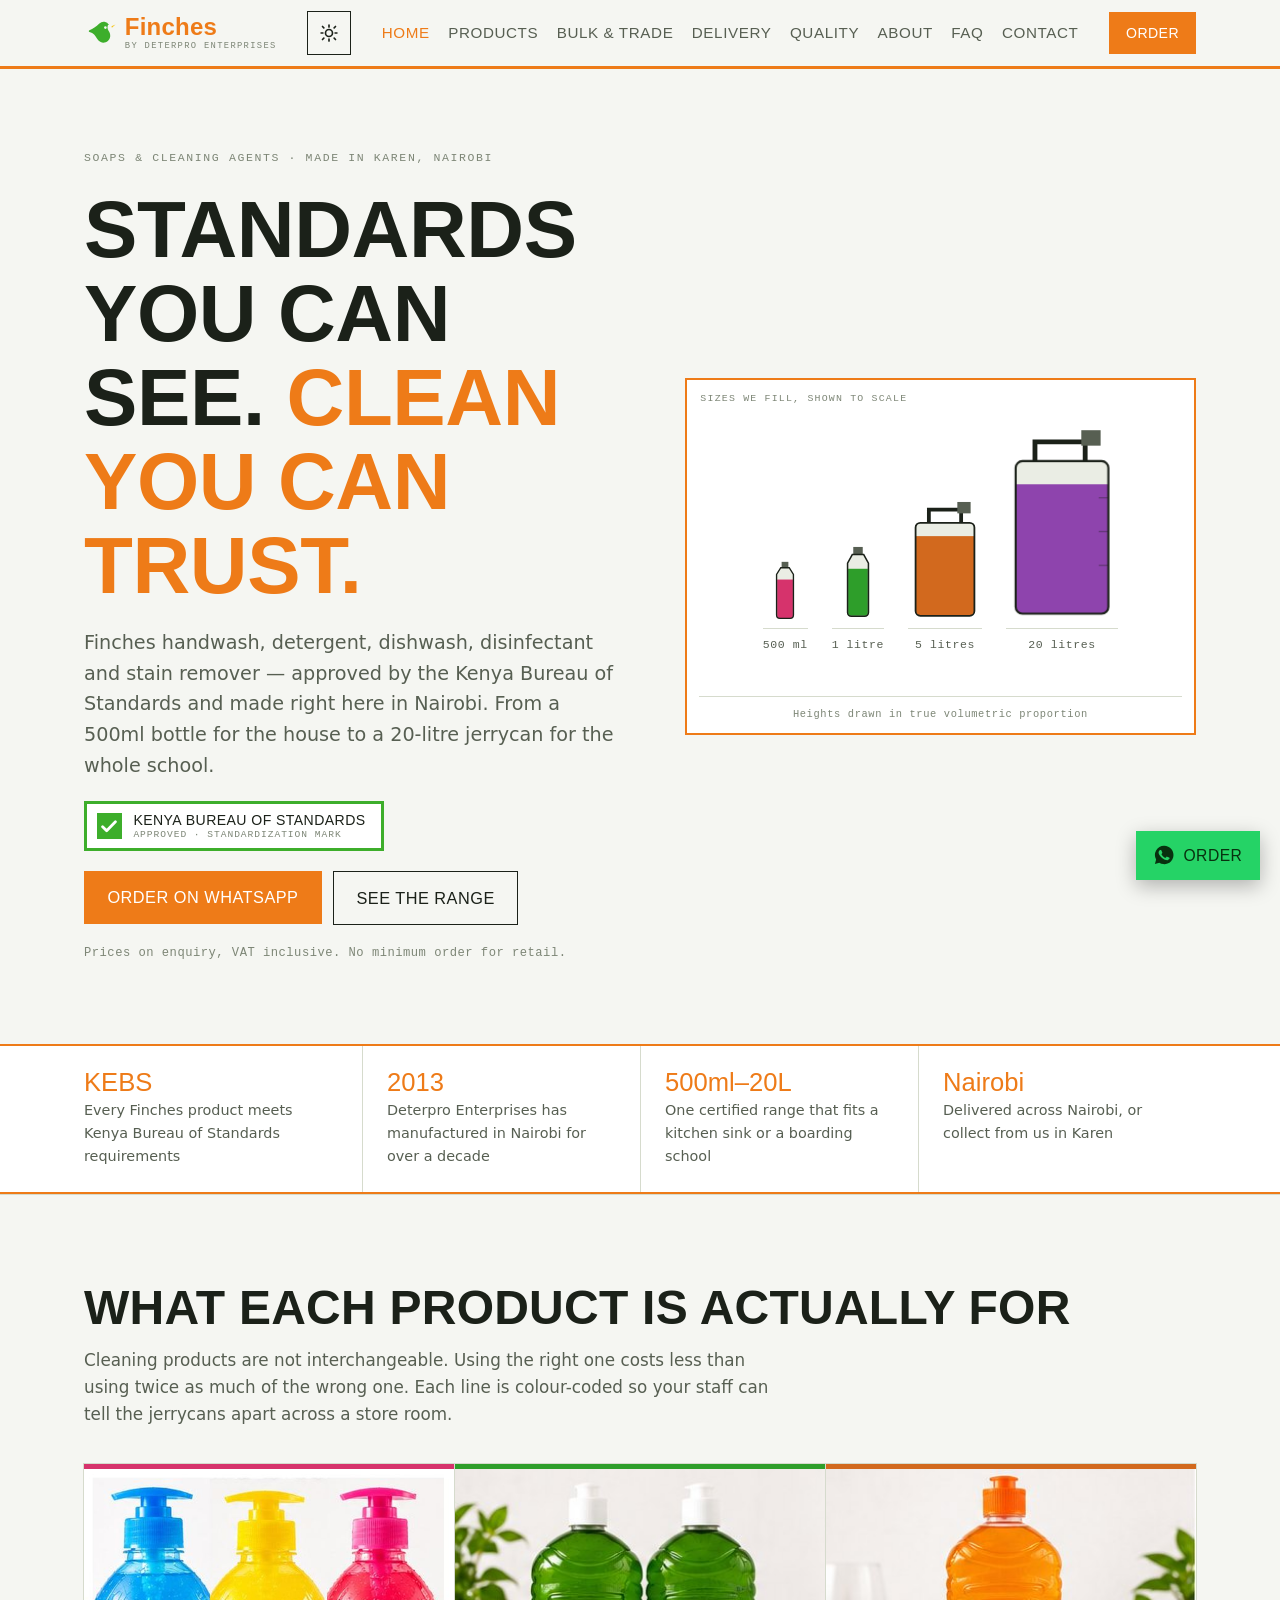
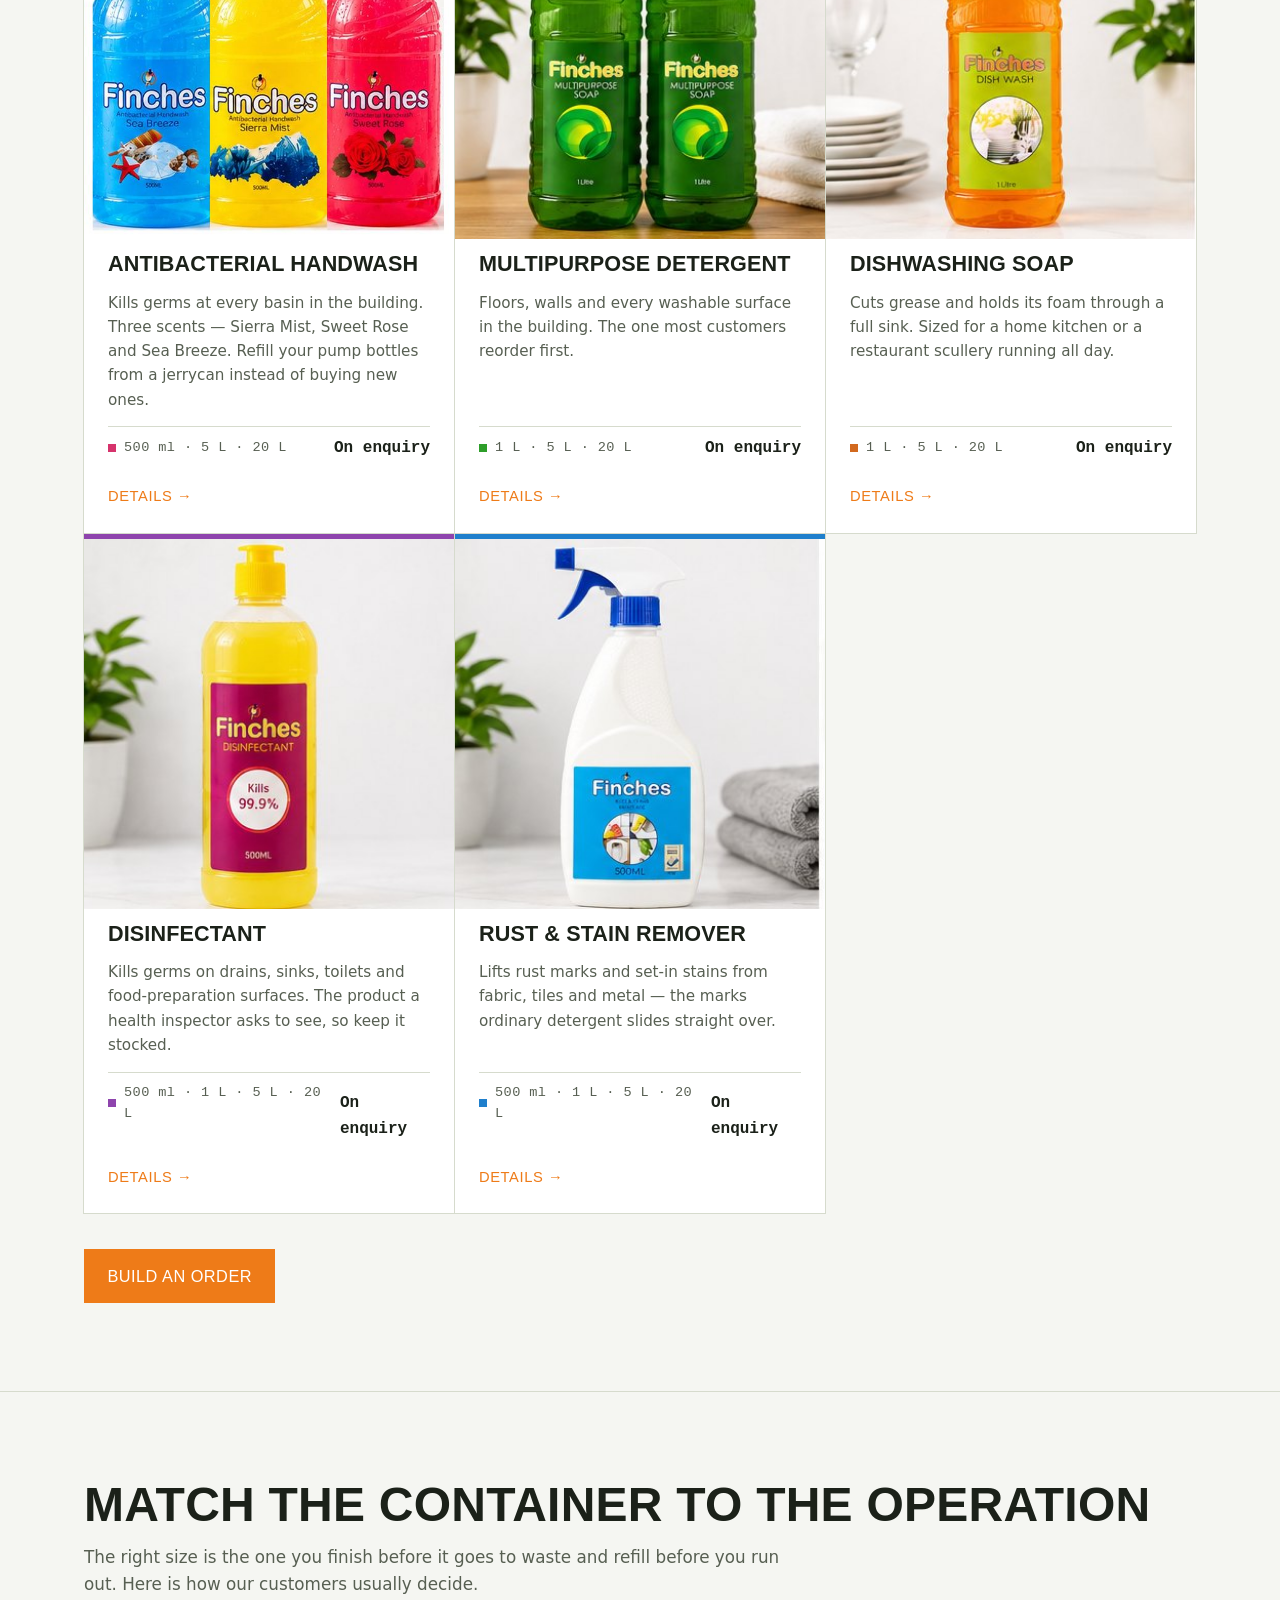
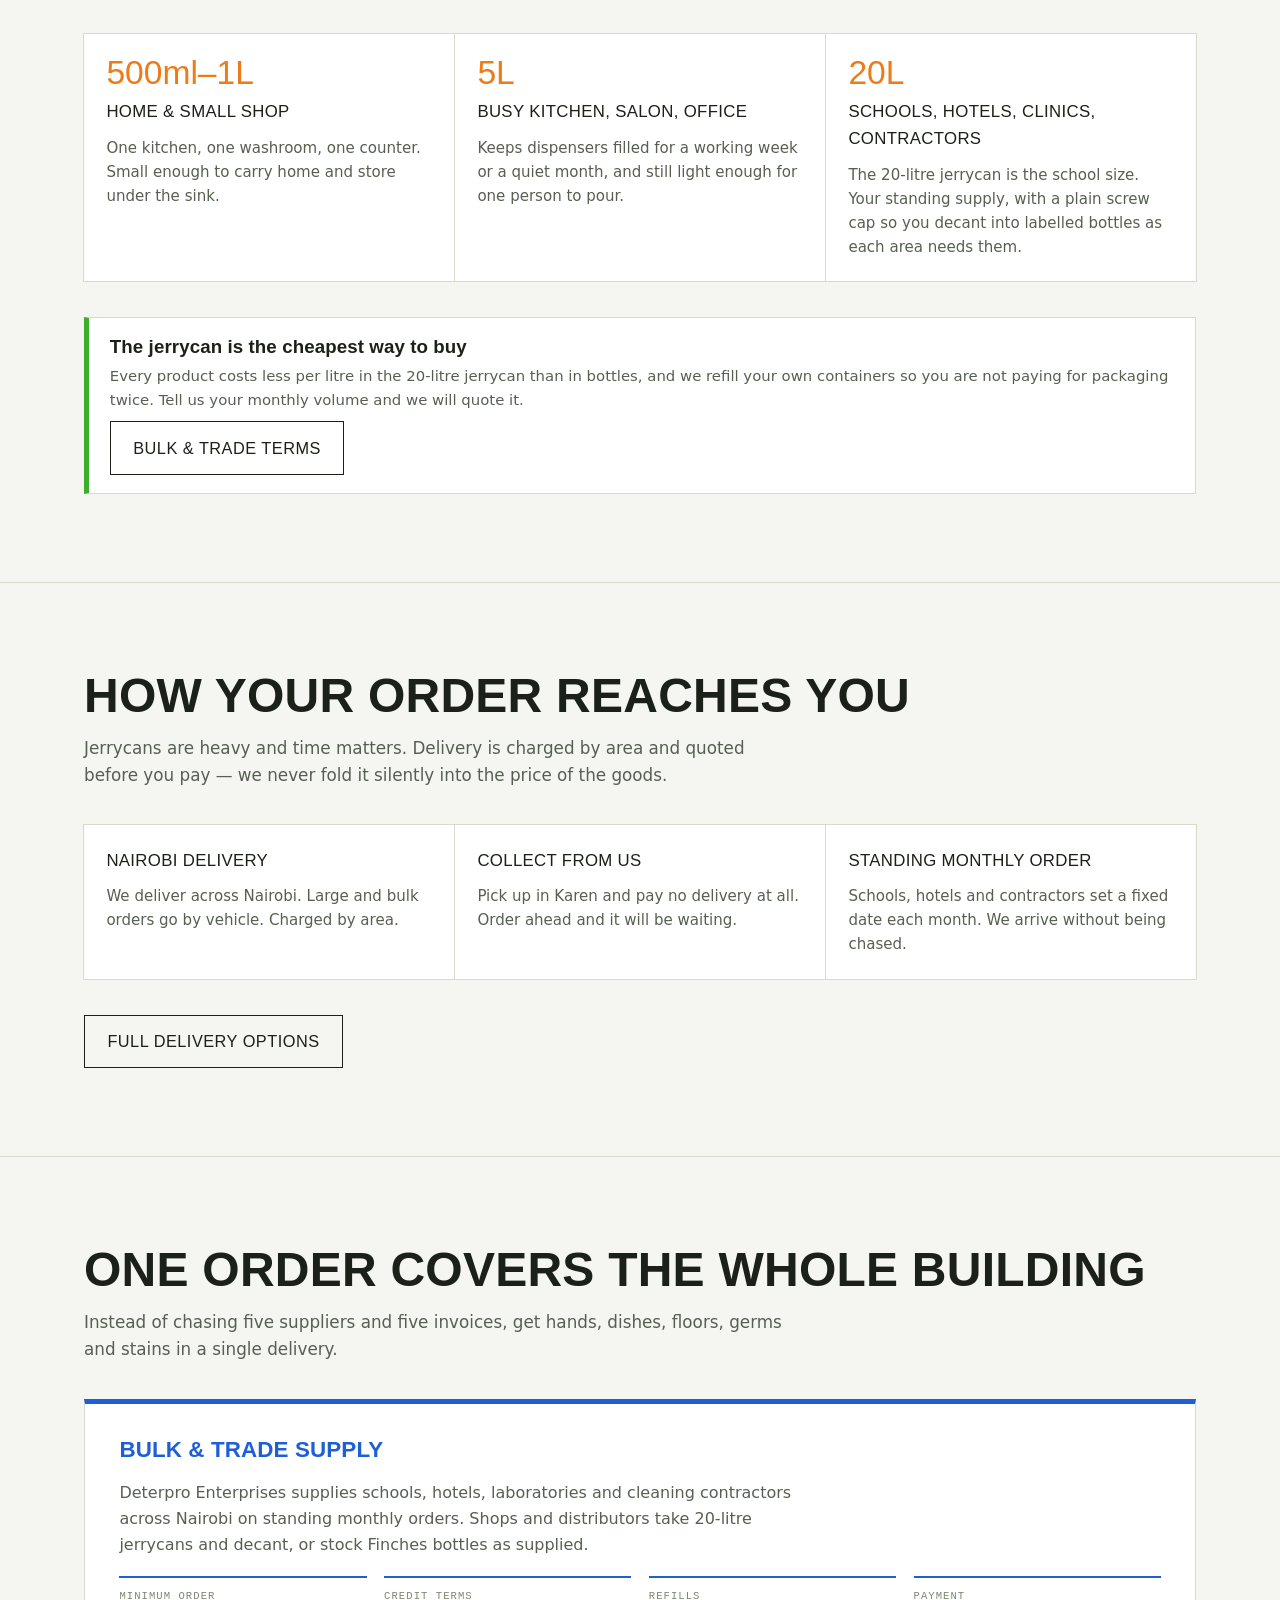
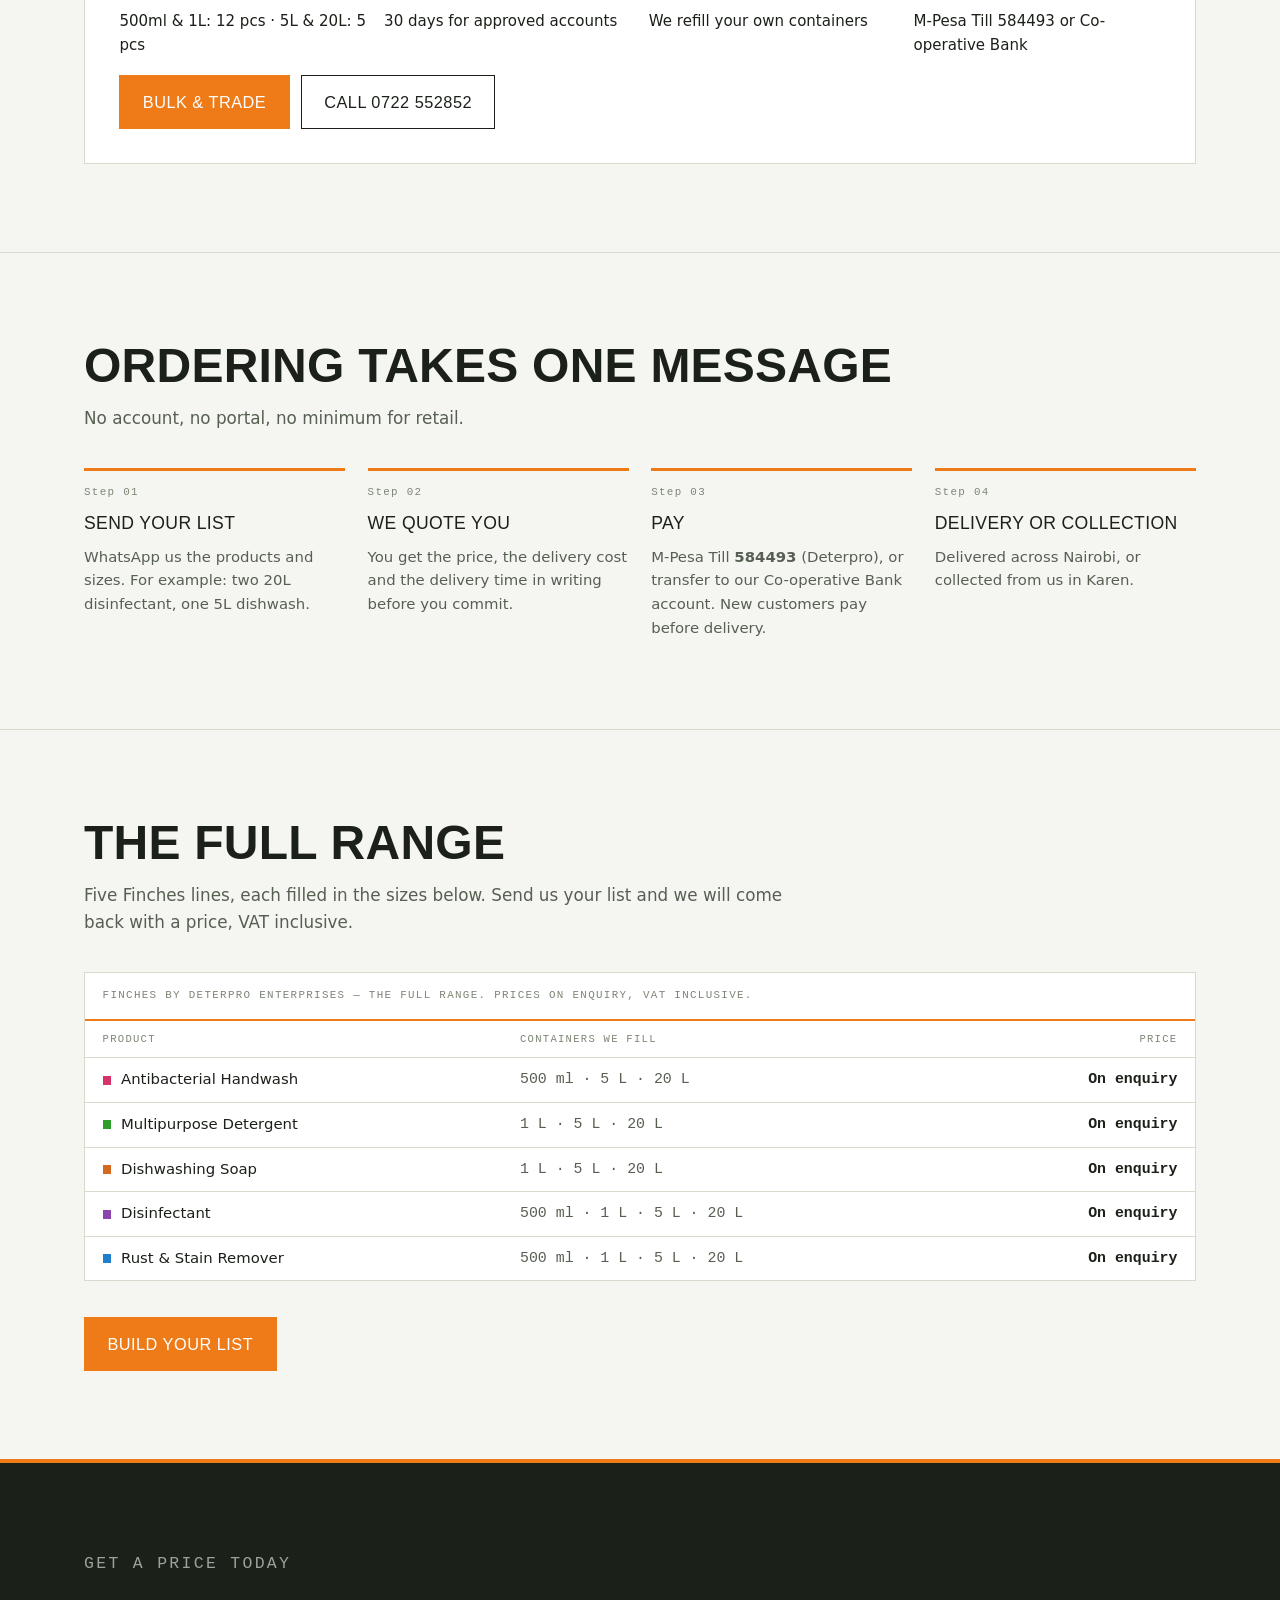
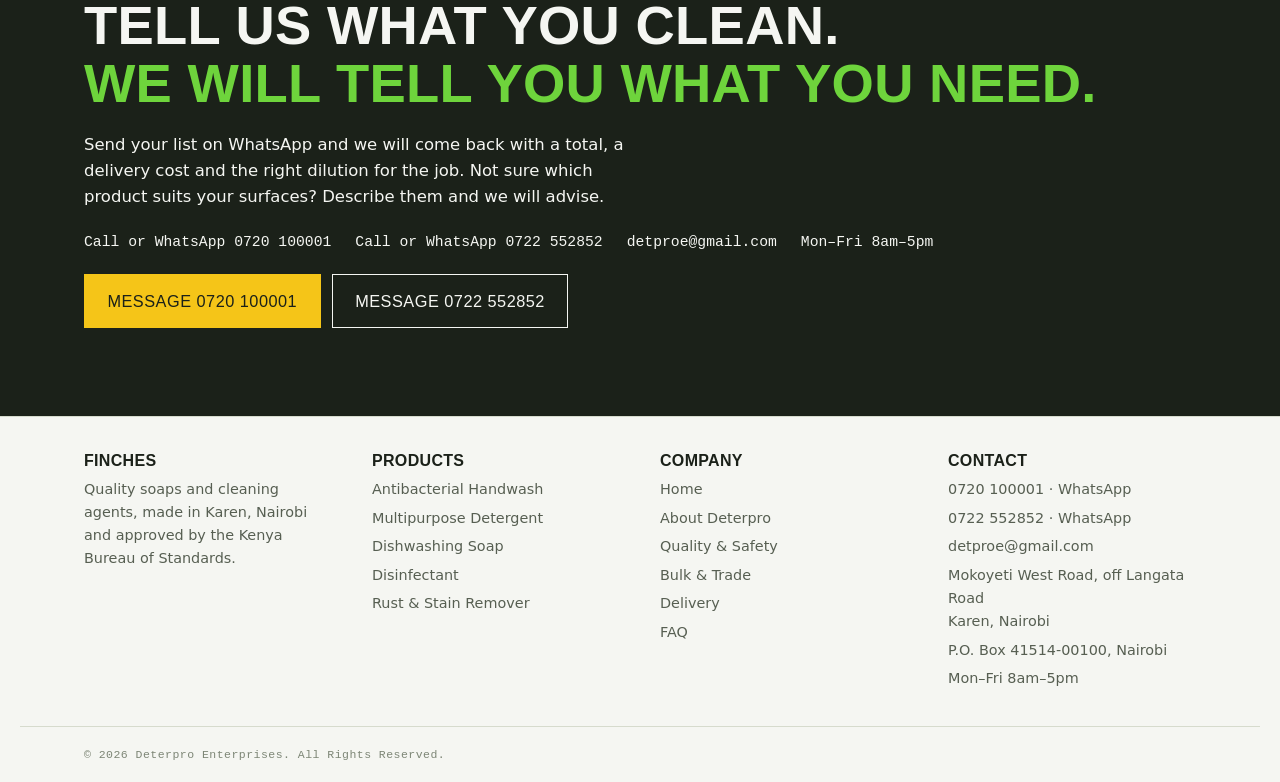
==== public/index.html @ 9431c13d "Initial Commit" ====
<!doctype html>
<html lang="en-KE">
<head>
<meta charset="utf-8">
<meta name="viewport" content="width=device-width, initial-scale=1">
<title>Finches</title>
<meta name="description" content="KEBS-approved handwash, detergent, dishwash, disinfectant and stain remover. Made in Karen, Nairobi. 500ml bottles to 20-litre jerrycans, delivered across Nairobi.">
<meta name="color-scheme" content="light">
<meta name="theme-color" content="#EE7B18">
<script>(function(){try{var t=localStorage.getItem('finches-theme');if(t==='dark'||t==='light'){document.documentElement.setAttribute('data-theme',t);}}catch(e){}document.documentElement.classList.add('js');})();</script>
<link rel="canonical" href="https://deterpro.co.ke/">
<meta property="og:type" content="website">
<meta property="og:site_name" content="Finches by Deterpro Enterprises">
<meta property="og:title" content="Finches &mdash; KEBS-Approved Soaps &amp; Cleaning Agents in Nairobi">
<meta property="og:description" content="KEBS-approved handwash, detergent, dishwash, disinfectant and stain remover. Made in Karen, Nairobi. 500ml bottles to 20-litre jerrycans, delivered across Nairobi.">
<meta property="og:locale" content="en_KE">
<meta property="og:url" content="https://deterpro.co.ke/">
<meta property="og:image" content="https://deterpro.co.ke/assets/img/og-card.png">
<meta property="og:image:width" content="1200">
<meta property="og:image:height" content="630">
<meta property="og:image:alt" content="Finches - soaps and cleaning agents, KEBS approved, made in Nairobi">
<meta name="twitter:card" content="summary_large_image">
<link rel="icon" href="data:image/svg+xml,%3Csvg xmlns='http://www.w3.org/2000/svg' viewBox='0 0 32 32'%3E%3Cpath d='M25 8a6 6 0 0 0-9.6-1.4C12 9.6 9 12 5.5 13.2c-.9.3-.9 1.5 0 1.8 2 .7 3.4 1.4 4.6 2.6 2.4 2.4 3.1 6 6.6 7.5 4.2 1.8 9-1.1 9.5-5.6.3-2.6-.8-4.4-1.8-6-.6-1-.9-2-.9-3 0-.9.2-1.7.5-2.5z' fill='%233DAE2B'/%3E%3C/svg%3E">

<link rel="stylesheet" href="assets/css/style.css?v=15">
<script src="assets/js/main.js?v=15" defer></script>
<script type="application/ld+json">
{"@context":"https://schema.org","@type":"LocalBusiness","name":"Deterpro Enterprises","alternateName":"Finches","description":"Manufacturer of Finches soaps and cleaning agents in Karen, Nairobi, approved by the Kenya Bureau of Standards.","foundingDate":"2013","email":"detproe@gmail.com","telephone":"+254720100001","url":"https://deterpro.co.ke/","address":{"@type":"PostalAddress","streetAddress":"Mokoyeti West Road, off Langata Road","addressLocality":"Karen, Nairobi","postOfficeBoxNumber":"41514-00100","addressRegion":"Nairobi","addressCountry":"KE"},"areaServed":{"@type":"City","name":"Nairobi"},"currenciesAccepted":"KES","openingHoursSpecification":[{"@type":"OpeningHoursSpecification","dayOfWeek":["Monday","Tuesday","Wednesday","Thursday","Friday"],"opens":"08:00","closes":"17:00"}]}
</script>
</head>
<body>
<a class="skip-link" href="#main">Skip to content</a>

<header class="site-header">
  <div class="wrap site-header__inner">
    <a class="logo" href="index.html">
      <svg width="32" height="32" viewBox="0 0 32 32" role="img" aria-label="Finches">
        <path d="M25 8a6 6 0 0 0-9.6-1.4C12 9.6 9 12 5.5 13.2c-.9.3-.9 1.5 0 1.8 2 .7 3.4 1.4 4.6 2.6 2.4 2.4 3.1 6 6.6 7.5 4.2 1.8 9-1.1 9.5-5.6.3-2.6-.8-4.4-1.8-6-.6-1-.9-2-.9-3 0-.9.2-1.7.5-2.5z" fill="var(--green)"/>
        <circle cx="21.4" cy="10.6" r="1.3" fill="var(--ground)"/>
        <path d="M27.5 9.2 31.5 7.4l-3.6 3.4z" fill="var(--yellow)"/>
      </svg>
      <span class="logo__type">
        <span class="logo__name">Finches</span>
        <span class="logo__by">By Deterpro Enterprises</span>
      </span>
    </a>

    <div class="site-header__tools">
      <button class="theme-toggle" type="button" aria-pressed="false" aria-label="Switch to dark mode" title="Switch to dark mode">
        <svg class="theme-toggle__sun" width="20" height="20" viewBox="0 0 24 24" fill="none" stroke="currentColor" stroke-width="2" stroke-linecap="round" aria-hidden="true">
          <circle cx="12" cy="12" r="4.2"/>
          <path d="M12 2.5v2.2M12 19.3v2.2M4.2 4.2l1.6 1.6M18.2 18.2l1.6 1.6M2.5 12h2.2M19.3 12h2.2M4.2 19.8l1.6-1.6M18.2 5.8l1.6-1.6"/>
        </svg>
        <svg class="theme-toggle__moon" width="20" height="20" viewBox="0 0 24 24" fill="currentColor" aria-hidden="true">
          <path d="M20.5 14.6A8.6 8.6 0 0 1 9.4 3.5a8.6 8.6 0 1 0 11.1 11.1z"/>
        </svg>
      </button>

      <button class="nav-toggle" type="button" aria-expanded="false" aria-controls="site-nav" aria-label="Open menu">
        <span class="nav-toggle__bars" aria-hidden="true"></span>
      </button>
    </div>

    <nav class="site-nav" id="site-nav" aria-label="Primary">
      <a href="index.html">Home</a>
      <a href="products.html">Products</a>
      <a href="bulk.html">Bulk &amp; Trade</a>
      <a href="delivery.html">Delivery</a>
      <a href="quality.html">Quality</a>
      <a href="about.html">About</a>
      <a href="faq.html">FAQ</a>
      <a href="contact.html">Contact</a>
    </nav>

    <a class="btn btn--primary site-header__cta" href="https://wa.me/254720100001?text=Hello%20Finches%2C%20I%20would%20like%20to%20order%3A">Order</a>
  </div>
</header>

<main id="main">
<section class="hero">
  <div class="wrap hero__inner">
    <div class="hero__copy">
      <p class="eyebrow">Soaps &amp; cleaning agents &middot; Made in Karen, Nairobi</p>
      <h1>Standards you can see. <em>Clean you can trust.</em></h1>
      <p class="hero__lede">Finches handwash, detergent, dishwash, disinfectant and stain remover &mdash; approved by the Kenya Bureau of Standards and made right here in Nairobi. From a 500ml bottle for the house to a 20-litre jerrycan for the whole school.</p>
      <div class="kebs">
        <span class="kebs__tick" aria-hidden="true"><svg width="16" height="13" viewBox="0 0 15 12"><path d="M1.5 6.2 5.3 10 13.5 1.6" fill="none" stroke="#fff" stroke-width="2.6" stroke-linecap="round" stroke-linejoin="round"/></svg></span>
        <span class="kebs__text">Kenya Bureau of Standards<small>Approved &middot; Standardization Mark</small></span>
      </div>
      <div class="actions">
        <a class="btn btn--primary" href="https://wa.me/254720100001?text=Hello%20Finches%2C%20I%20would%20like%20to%20order%3A">Order on WhatsApp</a>
        <a class="btn btn--ghost" href="products.html">See the range</a>
      </div>
      <p class="note">Prices on enquiry, VAT inclusive. No minimum order for retail.</p>
    </div>
    <figure class="scale">
  <figcaption class="scale__caption">Sizes we fill, shown to scale</figcaption>
  <div class="scale__item">
    <svg width="34" height="59" viewBox="0 0 40 70" role="img" aria-label="500 millilitre bottle">
      <defs><clipPath id="c500"><path d="M15 8h10l5 8v48a4 4 0 0 1-4 4H14a4 4 0 0 1-4-4V16z"/></clipPath></defs>
      <rect x="16" y="1" width="8" height="7" fill="var(--ink-muted)"/>
      <g clip-path="url(#c500)"><rect width="40" height="70" fill="var(--surface-sunk)"/><rect class="fill" y="22" width="40" height="48" fill="var(--p-handwash)"/></g>
      <path d="M15 8h10l5 8v48a4 4 0 0 1-4 4H14a4 4 0 0 1-4-4V16z" fill="none" stroke="var(--ink)" stroke-width="1.6"/>
    </svg>
    <span class="scale__label">500 ml</span>
  </div>
  <div class="scale__item">
    <svg width="42" height="74" viewBox="0 0 44 78" role="img" aria-label="1 litre bottle">
      <defs><clipPath id="c1"><path d="M16 9h12l5 9v52a4 4 0 0 1-4 4H15a4 4 0 0 1-4-4V18z"/></clipPath></defs>
      <rect x="17" y="1" width="10" height="8" fill="var(--ink-muted)"/>
      <g clip-path="url(#c1)"><rect width="44" height="78" fill="var(--surface-sunk)"/><rect class="fill" y="24" width="44" height="54" fill="var(--p-multi)"/></g>
      <path d="M16 9h12l5 9v52a4 4 0 0 1-4 4H15a4 4 0 0 1-4-4V18z" fill="none" stroke="var(--ink)" stroke-width="1.6"/>
    </svg>
    <span class="scale__label">1 litre</span>
  </div>
  <div class="scale__item">
    <svg width="74" height="126" viewBox="0 0 78 132" role="img" aria-label="5 litre jerrycan">
      <defs><clipPath id="c5"><rect x="8" y="30" width="62" height="98" rx="5"/></clipPath></defs>
      <path d="M22 30V16h34v14" fill="none" stroke="var(--ink)" stroke-width="4" stroke-linecap="square"/>
      <rect x="52" y="8" width="14" height="12" fill="var(--ink-muted)"/>
      <g clip-path="url(#c5)"><rect width="78" height="132" fill="var(--surface-sunk)"/><rect class="fill" y="44" width="78" height="88" fill="var(--p-dish)"/></g>
      <rect x="8" y="30" width="62" height="98" rx="5" fill="none" stroke="var(--ink)" stroke-width="1.9"/>
    </svg>
    <span class="scale__label">5 litres</span>
  </div>
  <div class="scale__item">
    <svg width="112" height="200" viewBox="0 0 116 206" role="img" aria-label="20 litre jerrycan">
      <defs><clipPath id="c20"><rect x="10" y="42" width="96" height="158" rx="7"/></clipPath></defs>
      <path d="M30 42V22h52v20" fill="none" stroke="var(--ink)" stroke-width="5" stroke-linecap="square"/>
      <rect x="78" y="10" width="20" height="16" fill="var(--ink-muted)"/>
      <g clip-path="url(#c20)"><rect width="116" height="206" fill="var(--surface-sunk)"/><rect class="fill" y="66" width="116" height="140" fill="var(--p-disinfect)"/></g>
      <rect x="10" y="42" width="96" height="158" rx="7" fill="none" stroke="var(--ink)" stroke-width="2.2"/>
      <g stroke="var(--ink)" stroke-width="1.2" opacity=".4"><line x1="96" y1="80" x2="106" y2="80"/><line x1="96" y1="115" x2="106" y2="115"/><line x1="96" y1="150" x2="106" y2="150"/></g>
    </svg>
    <span class="scale__label">20 litres</span>
  </div>
  <p class="scale__foot">Heights drawn in true volumetric proportion</p>
</figure>
  </div>
</section>

<section class="strip">
  <div class="wrap strip__inner">
    <div class="strip__cell"><span class="strip__figure">KEBS</span><span class="strip__label">Every Finches product meets Kenya Bureau of Standards requirements</span></div>
    <div class="strip__cell"><span class="strip__figure num">2013</span><span class="strip__label">Deterpro Enterprises has manufactured in Nairobi for over a decade</span></div>
    <div class="strip__cell"><span class="strip__figure num">500ml&ndash;20L</span><span class="strip__label">One certified range that fits a kitchen sink or a boarding school</span></div>
    <div class="strip__cell"><span class="strip__figure">Nairobi</span><span class="strip__label">Delivered across Nairobi, or collect from us in Karen</span></div>
  </div>
</section>

<section class="band" id="range">
  <div class="wrap band__inner">
    <div class="band__body">
      <div class="band__head">
        <h2>What each product is actually for</h2>
        <p>Cleaning products are not interchangeable. Using the right one costs less than using twice as much of the wrong one. Each line is colour-coded so your staff can tell the jerrycans apart across a store room.</p>
      </div>
      <div class="grid-rule">

        <article class="product" style="--code:var(--p-handwash)">
          <div class="product__media"><img src="assets/img/handwash-group-thumb.jpg" alt="Finches Antibacterial Handwash" width="600" height="600" loading="lazy" decoding="async"></div>
          <h3 class="product__name"><a href="products/handwash.html">Antibacterial Handwash</a></h3>
          <p class="product__use">Kills germs at every basin in the building. Three scents &mdash; Sierra Mist, Sweet Rose and Sea Breeze. Refill your pump bottles from a jerrycan instead of buying new ones.</p>
          <div class="product__sizes">
            <div class="size-row"><span class="size-row__vol"><i class="size-row__dot"></i>500 ml &middot; 5 L &middot; 20 L</span><span class="size-row__price">On enquiry</span></div>
          </div>
          <a class="product__link" href="products/handwash.html">Details &rarr;</a>
        </article>

        <article class="product" style="--code:var(--p-multi)">
          <div class="product__media"><img src="assets/img/multipurpose-detergent-thumb.jpg" alt="Finches Multipurpose Detergent" width="600" height="600" loading="lazy" decoding="async"></div>
          <h3 class="product__name"><a href="products/multipurpose-detergent.html">Multipurpose Detergent</a></h3>
          <p class="product__use">Floors, walls and every washable surface in the building. The one most customers reorder first.</p>
          <div class="product__sizes">
            <div class="size-row"><span class="size-row__vol"><i class="size-row__dot"></i>1 L &middot; 5 L &middot; 20 L</span><span class="size-row__price">On enquiry</span></div>
          </div>
          <a class="product__link" href="products/multipurpose-detergent.html">Details &rarr;</a>
        </article>

        <article class="product" style="--code:var(--p-dish)">
          <div class="product__media"><img src="assets/img/dishwashing-soap-thumb.jpg" alt="Finches Dishwashing Soap" width="600" height="600" loading="lazy" decoding="async"></div>
          <h3 class="product__name"><a href="products/dishwashing-soap.html">Dishwashing Soap</a></h3>
          <p class="product__use">Cuts grease and holds its foam through a full sink. Sized for a home kitchen or a restaurant scullery running all day.</p>
          <div class="product__sizes">
            <div class="size-row"><span class="size-row__vol"><i class="size-row__dot"></i>1 L &middot; 5 L &middot; 20 L</span><span class="size-row__price">On enquiry</span></div>
          </div>
          <a class="product__link" href="products/dishwashing-soap.html">Details &rarr;</a>
        </article>

        <article class="product" style="--code:var(--p-disinfect)">
          <div class="product__media"><img src="assets/img/disinfectant-thumb.jpg" alt="Finches Disinfectant" width="600" height="600" loading="lazy" decoding="async"></div>
          <h3 class="product__name"><a href="products/disinfectant.html">Disinfectant</a></h3>
          <p class="product__use">Kills germs on drains, sinks, toilets and food-preparation surfaces. The product a health inspector asks to see, so keep it stocked.</p>
          <div class="product__sizes">
            <div class="size-row"><span class="size-row__vol"><i class="size-row__dot"></i>500 ml &middot; 1 L &middot; 5 L &middot; 20 L</span><span class="size-row__price">On enquiry</span></div>
          </div>
          <a class="product__link" href="products/disinfectant.html">Details &rarr;</a>
        </article>

        <article class="product" style="--code:var(--p-stain)">
          <div class="product__media"><img src="assets/img/rust-stain-remover-thumb.jpg" alt="Finches Rust and Stain Remover" width="600" height="600" loading="lazy" decoding="async"></div>
          <h3 class="product__name"><a href="products/rust-stain-remover.html">Rust &amp; Stain Remover</a></h3>
          <p class="product__use">Lifts rust marks and set-in stains from fabric, tiles and metal &mdash; the marks ordinary detergent slides straight over.</p>
          <div class="product__sizes">
            <div class="size-row"><span class="size-row__vol"><i class="size-row__dot"></i>500 ml &middot; 1 L &middot; 5 L &middot; 20 L</span><span class="size-row__price">On enquiry</span></div>
          </div>
          <a class="product__link" href="products/rust-stain-remover.html">Details &rarr;</a>
        </article>

      </div>
      <div class="actions"><a class="btn btn--primary" href="products.html">Build an order</a></div>
    </div>
  </div>
</section>

<section class="band" id="sizes">
  <div class="wrap band__inner">
    <div class="band__body">
      <div class="band__head">
        <h2>Match the container to the operation</h2>
        <p>The right size is the one you finish before it goes to waste and refill before you run out. Here is how our customers usually decide.</p>
      </div>
      <div class="grid-rule">
        <div class="card"><span class="card__vol num">500ml&ndash;1L</span><span class="card__label">Home &amp; small shop</span><p class="card__body">One kitchen, one washroom, one counter. Small enough to carry home and store under the sink.</p></div>
        <div class="card"><span class="card__vol num">5L</span><span class="card__label">Busy kitchen, salon, office</span><p class="card__body">Keeps dispensers filled for a working week or a quiet month, and still light enough for one person to pour.</p></div>
        <div class="card"><span class="card__vol num">20L</span><span class="card__label">Schools, hotels, clinics, contractors</span><p class="card__body">The 20-litre jerrycan is the school size. Your standing supply, with a plain screw cap so you decant into labelled bottles as each area needs them.</p></div>
      </div>

      <div class="callout callout--green">
        <h3>The jerrycan is the cheapest way to buy</h3>
        <p>Every product costs less per litre in the 20-litre jerrycan than in bottles, and we refill your own containers so you are not paying for packaging twice. Tell us your monthly volume and we will quote it.</p>
        <div class="actions"><a class="btn btn--ghost" href="bulk.html">Bulk &amp; trade terms</a></div>
      </div>
    </div>
  </div>
</section>

<section class="band">
  <div class="wrap band__inner">
    <div class="band__body">
      <div class="band__head">
        <h2>How your order reaches you</h2>
        <p>Jerrycans are heavy and time matters. Delivery is charged by area and quoted before you pay &mdash; we never fold it silently into the price of the goods.</p>
      </div>
      <div class="grid-rule">
        <div class="card"><span class="card__label">Nairobi delivery</span><p class="card__body">We deliver across Nairobi. Large and bulk orders go by vehicle. Charged by area.</p></div>
        <div class="card"><span class="card__label">Collect from us</span><p class="card__body">Pick up in Karen and pay no delivery at all. Order ahead and it will be waiting.</p></div>
        <div class="card"><span class="card__label">Standing monthly order</span><p class="card__body">Schools, hotels and contractors set a fixed date each month. We arrive without being chased.</p></div>
      </div>
      <div class="actions"><a class="btn btn--ghost" href="delivery.html">Full delivery options</a></div>
    </div>
  </div>
</section>

<section class="band">
  <div class="wrap band__inner">
    <div class="band__body">
      <div class="band__head">
        <h2>One order covers the whole building</h2>
        <p>Instead of chasing five suppliers and five invoices, get hands, dishes, floors, germs and stains in a single delivery.</p>
      </div>
      <div class="trade">
        <h3>Bulk &amp; trade supply</h3>
        <p>Deterpro Enterprises supplies schools, hotels, laboratories and cleaning contractors across Nairobi on standing monthly orders. Shops and distributors take 20-litre jerrycans and decant, or stock Finches bottles as supplied.</p>
        <div class="trade__grid">
          <div class="trade__item"><span class="trade__k">Minimum order</span><span class="trade__v">500ml &amp; 1L: 12 pcs &middot; 5L &amp; 20L: 5 pcs</span></div>
          <div class="trade__item"><span class="trade__k">Credit terms</span><span class="trade__v">30 days for approved accounts</span></div>
          <div class="trade__item"><span class="trade__k">Refills</span><span class="trade__v">We refill your own containers</span></div>
          <div class="trade__item"><span class="trade__k">Payment</span><span class="trade__v">M-Pesa Till 584493 or Co-operative Bank</span></div>
        </div>
        <div class="actions">
          <a class="btn btn--primary" href="bulk.html">Bulk &amp; trade</a>
          <a class="btn btn--ghost" href="tel:+254722552852">Call 0722 552852</a>
        </div>
      </div>
    </div>
  </div>
</section>

<section class="band" id="ordering">
  <div class="wrap band__inner">
    <div class="band__body">
      <div class="band__head"><h2>Ordering takes one message</h2><p>No account, no portal, no minimum for retail.</p></div>
      <div class="steps">
        <div class="step"><span class="step__n">Step 01</span><span class="step__t">Send your list</span><p class="step__b">WhatsApp us the products and sizes. For example: two 20L disinfectant, one 5L dishwash.</p></div>
        <div class="step"><span class="step__n">Step 02</span><span class="step__t">We quote you</span><p class="step__b">You get the price, the delivery cost and the delivery time in writing before you commit.</p></div>
        <div class="step"><span class="step__n">Step 03</span><span class="step__t">Pay</span><p class="step__b">M-Pesa Till <strong>584493</strong> (Deterpro), or transfer to our Co-operative Bank account. New customers pay before delivery.</p></div>
        <div class="step"><span class="step__n">Step 04</span><span class="step__t">Delivery or collection</span><p class="step__b">Delivered across Nairobi, or collected from us in Karen.</p></div>
      </div>
    </div>
  </div>
</section>

<section class="band" id="prices">
  <div class="wrap band__inner">
    <div class="band__body">
      <div class="band__head"><h2>The full range</h2><p>Five Finches lines, each filled in the sizes below. Send us your list and we will come back with a price, VAT inclusive.</p></div>
      <div class="table-scroll">
  <table>
    <caption>Finches by Deterpro Enterprises &mdash; the full range. Prices on enquiry, VAT inclusive.</caption>
    <thead>
      <tr><th scope="col">Product</th><th scope="col">Containers we fill</th><th scope="col" class="price">Price</th></tr>
    </thead>
    <tbody>
      <tr style="--code:var(--p-handwash)"><td><i class="rowcode" aria-hidden="true"></i>Antibacterial Handwash</td><td class="vol">500 ml &middot; 5 L &middot; 20 L</td><td class="price">On enquiry</td></tr>
      <tr style="--code:var(--p-multi)"><td><i class="rowcode" aria-hidden="true"></i>Multipurpose Detergent</td><td class="vol">1 L &middot; 5 L &middot; 20 L</td><td class="price">On enquiry</td></tr>
      <tr style="--code:var(--p-dish)"><td><i class="rowcode" aria-hidden="true"></i>Dishwashing Soap</td><td class="vol">1 L &middot; 5 L &middot; 20 L</td><td class="price">On enquiry</td></tr>
      <tr style="--code:var(--p-disinfect)"><td><i class="rowcode" aria-hidden="true"></i>Disinfectant</td><td class="vol">500 ml &middot; 1 L &middot; 5 L &middot; 20 L</td><td class="price">On enquiry</td></tr>
      <tr style="--code:var(--p-stain)"><td><i class="rowcode" aria-hidden="true"></i>Rust &amp; Stain Remover</td><td class="vol">500 ml &middot; 1 L &middot; 5 L &middot; 20 L</td><td class="price">On enquiry</td></tr>
    </tbody>
  </table>
</div>
      <div class="actions"><a class="btn btn--primary" href="products.html">Build your list</a></div>
    </div>
  </div>
</section><section class="close">
  <div class="wrap close__inner">
    <p class="eyebrow" style="color:var(--ground);opacity:.6">Get a price today</p>
    <h2>Tell us what you clean.<br><em>We will tell you what you need.</em></h2>
    <p>Send your list on WhatsApp and we will come back with a total, a delivery cost and the right dilution for the job. Not sure which product suits your surfaces? Describe them and we will advise.</p>
    <div class="close__lines">
      <span>Call or WhatsApp <a href="tel:+254720100001">0720 100001</a></span>
      <span>Call or WhatsApp <a href="tel:+254722552852">0722 552852</a></span>
      <span><a href="mailto:detproe@gmail.com">detproe@gmail.com</a></span>
      <span>Mon&ndash;Fri 8am&ndash;5pm</span>
    </div>
    <div class="actions">
      <a class="btn btn--yellow" href="https://wa.me/254720100001?text=Hello%20Finches%2C%20I%20would%20like%20to%20order%3A">Message 0720 100001</a>
      <a class="btn btn--ghost" href="https://wa.me/254722552852?text=Hello%20Finches%2C%20I%20would%20like%20to%20order%3A">Message 0722 552852</a>
    </div>
  </div>
</section>
</main>

<footer class="site-footer">
  <div class="wrap site-footer__inner">
    <div>
      <h2>Finches</h2>
      <p>Quality soaps and cleaning agents, made in Karen, Nairobi and approved by the Kenya Bureau of Standards.</p>
    </div>
    <div>
      <h2>Products</h2>
      <ul>
        <li><a href="products/handwash.html">Antibacterial Handwash</a></li>
        <li><a href="products/multipurpose-detergent.html">Multipurpose Detergent</a></li>
        <li><a href="products/dishwashing-soap.html">Dishwashing Soap</a></li>
        <li><a href="products/disinfectant.html">Disinfectant</a></li>
        <li><a href="products/rust-stain-remover.html">Rust &amp; Stain Remover</a></li>
      </ul>
    </div>
    <div>
      <h2>Company</h2>
      <ul>
        <li><a href="index.html">Home</a></li>
        <li><a href="about.html">About Deterpro</a></li>
        <li><a href="quality.html">Quality &amp; Safety</a></li>
        <li><a href="bulk.html">Bulk &amp; Trade</a></li>
        <li><a href="delivery.html">Delivery</a></li>
        <li><a href="faq.html">FAQ</a></li>
      </ul>
    </div>
    <div>
      <h2>Contact</h2>
      <ul>
        <li><a href="tel:+254720100001">0720 100001</a> &middot; <a href="https://wa.me/254720100001">WhatsApp</a></li>
        <li><a href="tel:+254722552852">0722 552852</a> &middot; <a href="https://wa.me/254722552852">WhatsApp</a></li>
        <li><a href="mailto:detproe@gmail.com">detproe@gmail.com</a></li>
        <li>Mokoyeti West Road, off Langata Road<br>Karen, Nairobi</li>
        <li>P.O. Box 41514-00100, Nairobi</li>
        <li>Mon&ndash;Fri 8am&ndash;5pm</li>
      </ul>
    </div>
  </div>
  <div class="wrap site-footer__legal">
    <span>&copy; <span data-year>2026</span> Deterpro Enterprises. All Rights Reserved.</span>
  </div>
</footer>

<a class="wa-float" href="https://wa.me/254720100001?text=Hello%20Finches%2C%20I%20would%20like%20to%20order%3A" aria-label="Order on WhatsApp">
  <svg width="22" height="22" viewBox="0 0 24 24" aria-hidden="true" fill="currentColor"><path d="M12 2a10 10 0 0 0-8.6 15l-1.3 4.7 4.8-1.3A10 10 0 1 0 12 2zm5.8 14.2c-.2.7-1.4 1.3-2 1.4-.5.1-1.1.1-1.8-.1-.4-.1-1-.3-1.7-.6-3-1.3-4.9-4.3-5-4.5-.2-.2-1.2-1.6-1.2-3s.7-2.1 1-2.4c.3-.3.6-.4.8-.4h.6c.2 0 .4 0 .7.5l.9 2.2c.1.2.1.4 0 .6l-.4.5-.3.4c-.1.1-.3.3-.1.6.2.3.8 1.3 1.7 2.1 1.1 1 2 1.3 2.3 1.5.3.1.5.1.6 0l.9-1.1c.2-.2.4-.2.6-.1l2.1 1c.3.1.5.2.5.3.1.2.1.7-.2 1.4z"/></svg>
  <span>Order</span>
</a>
</body>
</html>
---- public/assets/css/style.css ----
@charset "UTF-8";
/* ==========================================================================
   FINCHES - by Deterpro Enterprises, Karen, Nairobi
   One stylesheet. Mobile-first. No frameworks, no external requests.

   Design language: specification sheet. Hard rules instead of shadows,
   monospace for every measured quantity, one colour per product line taken
   from the real bottle and label colours.

   Palette: Finches orange from the wordmark, green from the bird and the
   labels, Deterpro blue reserved for trade surfaces only.
   ========================================================================== */

/* --------------------------------------------------------------------------
   1. TOKENS
   -------------------------------------------------------------------------- */

:root {
  --ground:       #F5F6F2;
  --surface:      #FFFFFF;
  --surface-sunk: #EAEDE4;
  --ink:          #1B2119;
  --ink-muted:    #575F52;
  --ink-faint:    #7D8676;
  --line:         #D6DBCD;
  --line-strong:  #1B2119;

  --orange:       #EE7B18;
  --orange-deep:  #C25F0A;
  --green:        #3DAE2B;
  --green-deep:   #2E8A20;
  --green-bright: #6ED43C;
  --yellow:       #F5C518;
  --blue:         #1E5FD6;
  --whatsapp:     #25D366;
  --whatsapp-ink: #08310F;

  --action:       #EE7B18;
  --action-ink:   #FFFFFF;

  /* product colour codes, matched to the actual packaging */
  --p-handwash:  #D6336C;  /* apple / raspberry / strawberry pumps */
  --p-multi:     #2E9E2A;  /* green bottle, green label */
  --p-degrease:  #C0392B;  /* orange-to-red label */
  --p-dish:      #D2691E;  /* orange liquid */
  --p-disinfect: #8E44AD;  /* purple label */
  --p-stain:     #1F7FCC;  /* blue label */

  --font-display: Bahnschrift, "DIN Alternate", "DIN Condensed", "Franklin Gothic Medium", "Arial Narrow", sans-serif;
  --font-body: "Segoe UI", system-ui, -apple-system, "Helvetica Neue", Arial, sans-serif;
  --font-data: Consolas, "SF Mono", Menlo, "Courier New", monospace;

  --measure: 66ch;
  --gutter: 1.25rem;
  --wrap: 1240px;
  --rule: 1px;
  --radius: 0;

  --ease-out: cubic-bezier(0.22, 0.61, 0.36, 1);
  --ease-soft: cubic-bezier(0.4, 0, 0.2, 1);
  --dur-fast: 140ms;
  --dur: 260ms;
  --dur-slow: 520ms;

  /* Light everywhere, whatever the device is set to. Also stops a dark-mode
     browser auto-darkening form fields and scrollbars against a light page. */
  color-scheme: light;
}

@media (min-width: 48em) { :root { --gutter: 2.5rem; } }
@media (min-width: 75em) { :root { --gutter: 4rem; } }

/* Dark palette is kept but never applied automatically. Put data-theme="dark"
   on <html> to use it - that is all a future toggle would need to do. */
:root[data-theme="dark"] {
  color-scheme: dark;
  --ground:       #131610;
  --surface:      #1D211A;
  --surface-sunk: #171B14;
  --ink:          #ECEFE6;
  --ink-muted:    #A6AF9E;
  --ink-faint:    #8B9483;
  --line:         #303629;
  --line-strong:  #545C4C;
  --orange:       #FF9436;
  --orange-deep:  #FFAE63;
  --green:        #6ED43C;
  --green-bright: #8FE85C;
  --yellow:       #FFD740;
  --blue:         #7FA8FF;
  --action:       #F2831F;
  --action-ink:   #1B1005;
  --p-handwash:  #FF77A9;
  --p-multi:     #6BDC5F;
  --p-degrease:  #FF7B6B;
  --p-dish:      #FFA45C;
  --p-disinfect: #C08BE8;
  --p-stain:     #62BFF5;
}

/* --------------------------------------------------------------------------
   2. RESET & BASE
   -------------------------------------------------------------------------- */

*, *::before, *::after { box-sizing: border-box; }

html {
  -webkit-text-size-adjust: 100%;
  scroll-behavior: smooth;
  scroll-padding-top: 5rem;
}

body {
  margin: 0;
  background: var(--ground);
  color: var(--ink);
  font-family: var(--font-body);
  font-size: 1rem;
  line-height: 1.6;
  -webkit-font-smoothing: antialiased;
  overflow-x: hidden;
}

h1, h2, h3, h4 {
  margin: 0;
  font-family: var(--font-display);
  font-weight: 700;
  line-height: 1.05;
  letter-spacing: 0.005em;
  text-wrap: balance;
}

p, ul, ol { margin: 0; }
img, svg { max-width: 100%; height: auto; display: block; }
a { color: inherit; }

:focus-visible { outline: 3px solid var(--orange); outline-offset: 3px; }
::selection { background: var(--yellow); color: #1B2119; }

.skip-link {
  position: absolute; left: -9999px; top: 0; z-index: 100;
  background: var(--ink); color: var(--ground);
  padding: 0.75rem 1.25rem;
  font-family: var(--font-display); text-transform: uppercase; text-decoration: none;
}
.skip-link:focus { left: 0; }

.visually-hidden {
  position: absolute; width: 1px; height: 1px;
  padding: 0; margin: -1px; overflow: hidden;
  clip: rect(0 0 0 0); white-space: nowrap; border: 0;
}


/* --------------------------------------------------------------------------
   3. LAYOUT
   -------------------------------------------------------------------------- */

.wrap { width: min(100%, var(--wrap)); margin-inline: auto; padding-inline: var(--gutter); }

.band { border-top: var(--rule) solid var(--line); }

.band__inner { display: grid; grid-template-columns: 1fr; gap: 1rem; padding-block: 3rem; }


.band__body { display: flex; flex-direction: column; gap: 2rem; min-width: 0; }
.band__head { display: flex; flex-direction: column; gap: 0.85rem; }
.band__head h2 { font-size: clamp(1.75rem, 6vw, 3rem); text-transform: uppercase; }
.band__head h3 { font-size: clamp(1.35rem, 4.5vw, 2rem); text-transform: uppercase; }
.band__head p { max-width: var(--measure); color: var(--ink-muted); font-size: 1.05rem; }

@media (min-width: 48em) {
  .band__inner { padding-block: clamp(3.5rem, 7vw, 5.5rem); }
  .band__body { gap: 2.25rem; }
}

/* --------------------------------------------------------------------------
   4. TYPE ATOMS
   -------------------------------------------------------------------------- */

.eyebrow {
  font-family: var(--font-data); font-size: 0.72rem; letter-spacing: 0.14em;
  text-transform: uppercase; color: var(--ink-faint);
}

.num { font-family: var(--font-data); font-variant-numeric: tabular-nums; }

.prose { display: flex; flex-direction: column; gap: 1.1rem; max-width: var(--measure); color: var(--ink-muted); }
.prose strong { color: var(--ink); }

.list { margin: 0; padding-left: 1.15rem; display: flex; flex-direction: column; gap: 0.6rem; color: var(--ink-muted); }


.note { font-family: var(--font-data); font-size: 0.76rem; color: var(--ink-faint); letter-spacing: 0.04em; }

/* --------------------------------------------------------------------------
   5. BUTTONS
   -------------------------------------------------------------------------- */

.btn {
  display: inline-flex; align-items: center; justify-content: center; gap: 0.55rem;
  min-height: 44px; padding: 0.8rem 1.4rem;
  border: var(--rule) solid transparent; border-radius: var(--radius);
  font-family: var(--font-display); font-size: 1.02rem; letter-spacing: 0.03em;
  text-transform: uppercase; text-decoration: none; cursor: pointer;
  transform: translateZ(0);
  transition: background-color var(--dur) var(--ease-out), color var(--dur) var(--ease-out),
              border-color var(--dur) var(--ease-out), transform var(--dur-fast) var(--ease-out);
}
.btn svg { flex: none; }
.btn:hover { transform: translateY(-1px); }
.btn:active { transform: translateY(0) scale(0.985); }

.btn--primary { background: var(--action); color: var(--action-ink); }
.btn--primary:hover { background: var(--ink); color: var(--ground); }
.btn--ghost { background: transparent; color: var(--ink); border-color: var(--line-strong); }
.btn--ghost:hover { background: var(--ink); color: var(--ground); }
.btn--yellow { background: var(--yellow); color: #1B2119; }
.btn--yellow:hover { background: var(--ink); color: var(--ground); }
.btn--wa { background: var(--whatsapp); color: var(--whatsapp-ink); }
.btn--wa:hover { background: var(--ink); color: var(--ground); }

.btn[aria-disabled="true"] { opacity: 0.45; cursor: not-allowed; pointer-events: none; }

.actions { display: flex; flex-wrap: wrap; gap: 0.7rem; }

/* --------------------------------------------------------------------------
   6. HEADER & NAV
   -------------------------------------------------------------------------- */

.site-header {
  position: sticky; top: 0; z-index: 40;
  background: var(--ground); border-bottom: 3px solid var(--orange);
  transition: box-shadow var(--dur) var(--ease-soft);
}
.site-header.is-stuck { box-shadow: 0 6px 20px rgba(27, 33, 25, 0.09); }

.site-header__inner { display: flex; align-items: center; justify-content: space-between; gap: 1rem; padding-block: 0.7rem; }

.logo { display: flex; align-items: center; gap: 0.55rem; text-decoration: none; }
.logo__type { display: flex; flex-direction: column; line-height: 1; }
.logo__name { font-family: var(--font-display); font-size: 1.5rem; color: var(--orange); font-weight: 700; letter-spacing: 0.01em; }
.logo__by { font-family: var(--font-data); font-size: 0.55rem; letter-spacing: 0.15em; text-transform: uppercase; color: var(--ink-faint); margin-top: 0.18rem; }
.logo__img { height: 34px; width: auto; display: block; }
@media (min-width: 48em) { .logo__img { height: 40px; } }

.site-header__tools { display: flex; align-items: center; gap: 0.5rem; }

.theme-toggle {
  display: inline-flex; align-items: center; justify-content: center;
  width: 44px; height: 44px; padding: 0;
  background: transparent; border: var(--rule) solid var(--line-strong);
  color: var(--ink); cursor: pointer;
  transition: background-color var(--dur-fast) var(--ease-out), color var(--dur-fast) var(--ease-out);
}
.theme-toggle:hover { background: var(--ink); color: var(--ground); }

/* Sun while light, moon while dark. Both selectors are class+class so neither
   can be outranked by a bare `.theme-toggle svg` element rule. */
.theme-toggle .theme-toggle__sun { display: block; }
.theme-toggle .theme-toggle__moon { display: none; }
:root[data-theme="dark"] .theme-toggle .theme-toggle__sun { display: none; }
:root[data-theme="dark"] .theme-toggle .theme-toggle__moon { display: block; }

.nav-toggle {
  display: inline-flex; align-items: center; justify-content: center;
  width: 44px; height: 44px; padding: 0;
  background: transparent; border: var(--rule) solid var(--line-strong);
  color: var(--ink); cursor: pointer;
}
.nav-toggle__bars { display: block; width: 20px; height: 2px; background: currentColor; position: relative; }
.nav-toggle__bars::before, .nav-toggle__bars::after {
  content: ""; position: absolute; left: 0; width: 20px; height: 2px; background: currentColor;
  transition: transform 160ms var(--ease-out), top 160ms var(--ease-out);
}
.nav-toggle__bars::before { top: -6px; }
.nav-toggle__bars::after { top: 6px; }
.nav-toggle[aria-expanded="true"] .nav-toggle__bars { background: transparent; }
.nav-toggle[aria-expanded="true"] .nav-toggle__bars::before { top: 0; transform: rotate(45deg); }
.nav-toggle[aria-expanded="true"] .nav-toggle__bars::after { top: 0; transform: rotate(-45deg); }

/* Default, with no JavaScript: an open list under the header, so the site
   stays navigable. The drawer is layered on only once JS is running. */
.site-nav {
  display: flex; flex-direction: column;
  background: var(--surface); border-bottom: 2px solid var(--orange);
  padding: 0.5rem var(--gutter) 1.25rem;
}

.js .site-nav {
  position: absolute; left: 0; right: 0; top: 100%;
  opacity: 0; visibility: hidden; transform: translateY(-8px);
  transition: opacity var(--dur) var(--ease-out), transform var(--dur) var(--ease-out), visibility 0s linear var(--dur);
}
.js .site-nav[data-open="true"] { opacity: 1; visibility: visible; transform: none; transition-delay: 0s; }

.site-nav a {
  font-family: var(--font-display); font-size: 1.05rem; letter-spacing: 0.04em;
  text-transform: uppercase; text-decoration: none; color: var(--ink);
  padding: 0.8rem 0; border-bottom: var(--rule) solid var(--line);
}
.site-nav a:last-of-type { border-bottom: 0; }
.site-nav a[aria-current="page"] { color: var(--orange); }

.js .site-nav a { opacity: 0; transform: translateY(-6px); transition: opacity var(--dur) var(--ease-out), transform var(--dur) var(--ease-out); }
.js .site-nav[data-open="true"] a { opacity: 1; transform: none; }
.js .site-nav[data-open="true"] a:nth-child(1) { transition-delay: 40ms; }
.js .site-nav[data-open="true"] a:nth-child(2) { transition-delay: 70ms; }
.js .site-nav[data-open="true"] a:nth-child(3) { transition-delay: 100ms; }
.js .site-nav[data-open="true"] a:nth-child(4) { transition-delay: 130ms; }
.js .site-nav[data-open="true"] a:nth-child(5) { transition-delay: 160ms; }
.js .site-nav[data-open="true"] a:nth-child(6) { transition-delay: 190ms; }
.js .site-nav[data-open="true"] a:nth-child(7) { transition-delay: 220ms; }
.js .site-nav[data-open="true"] a:nth-child(8) { transition-delay: 250ms; }

.site-header__cta { display: none; }

@media (min-width: 64em) {
  .nav-toggle { display: none; }
  .site-nav, .js .site-nav {
    display: flex; position: static; flex-direction: row; align-items: center;
    gap: 1.15rem; padding: 0; border: 0; background: transparent;
    opacity: 1; visibility: visible; transform: none; transition: none;
  }
  /* nowrap matters: with eight items, "Bulk & Trade" broke onto a second line
     at exactly 1024px and took the whole header height with it. */
  .site-nav a { white-space: nowrap; font-size: 0.95rem; color: var(--ink-muted); padding: 0; border: 0; transition: color var(--dur-fast) var(--ease-out); }
  .site-nav a:hover { color: var(--orange); }
  .js .site-nav a { opacity: 1; transform: none; transition-delay: 0s; }
  .site-header__cta { display: inline-flex; }
  .site-header .btn { padding: 0.55rem 1rem; font-size: 0.88rem; min-height: 0; }
}

/* --------------------------------------------------------------------------
   7. HERO & PAGE HEADS
   -------------------------------------------------------------------------- */

.hero__inner { display: grid; grid-template-columns: 1fr; gap: 2.25rem; padding-block: 2.5rem 3rem; align-items: center; }
.hero__copy { display: flex; flex-direction: column; gap: 1.25rem; align-items: flex-start; }
.hero h1 { font-size: clamp(2.35rem, 11vw, 5rem); text-transform: uppercase; letter-spacing: -0.005em; }
.hero h1 em { font-style: normal; color: var(--orange); }
.hero__lede { font-size: clamp(1rem, 3.6vw, 1.2rem); color: var(--ink-muted); max-width: 48ch; }

@media (min-width: 56em) {
  .hero__inner { grid-template-columns: minmax(0, 1.05fr) minmax(0, 1fr); gap: clamp(2rem, 5vw, 4.5rem); padding-block: clamp(3rem, 7vw, 5rem); }
}

.page-head { border-bottom: var(--rule) solid var(--line); }
.page-head__inner { display: flex; flex-direction: column; gap: 1rem; padding-block: 2.5rem 2.75rem; align-items: flex-start; }
.page-head h1 { font-size: clamp(2rem, 8vw, 3.75rem); text-transform: uppercase; }
.page-head h1 em { font-style: normal; color: var(--orange); }
.page-head p { max-width: var(--measure); color: var(--ink-muted); font-size: 1.08rem; }

/* --------------------------------------------------------------------------
   8. KEBS MARK
   -------------------------------------------------------------------------- */

.kebs {
  display: inline-flex; align-items: center; gap: 0.7rem;
  border: 3px solid var(--green); padding: 0.5rem 0.95rem 0.5rem 0.6rem;
  background: var(--surface); max-width: max-content;
}
.kebs__tick { width: 1.6rem; height: 1.6rem; background: var(--green); display: grid; place-items: center; flex: none; }
.kebs__text { font-family: var(--font-display); font-size: 0.88rem; letter-spacing: 0.03em; text-transform: uppercase; line-height: 1.15; }
.kebs__text small {
  display: block; font-family: var(--font-data); font-size: 0.6rem;
  letter-spacing: 0.1em; color: var(--ink-faint); text-transform: uppercase;
}

/* --------------------------------------------------------------------------
   9. CONTAINER SCALE FIGURE
   -------------------------------------------------------------------------- */

.scale {
  display: flex; align-items: flex-end; justify-content: center; flex-wrap: wrap;
  gap: 0.75rem; padding: 2.25rem 0.75rem 0; margin: 0;
  border: 2px solid var(--orange); background: var(--surface); position: relative;
}
.scale__caption {
  position: absolute; top: 0.65rem; left: 0.85rem;
  font-family: var(--font-data); font-size: 0.62rem; letter-spacing: 0.12em;
  text-transform: uppercase; color: var(--ink-faint);
}
.scale__item { display: flex; flex-direction: column; align-items: center; gap: 0.5rem; }
.scale__label {
  font-family: var(--font-data); font-size: 0.72rem; letter-spacing: 0.05em; color: var(--ink-muted);
  border-top: var(--rule) solid var(--line); padding-top: 0.4rem; width: 100%; text-align: center;
}
.scale__foot {
  width: 100%; border-top: var(--rule) solid var(--line); margin-top: 1.1rem; padding: 0.6rem 0.85rem;
  font-family: var(--font-data); font-size: 0.65rem; letter-spacing: 0.06em; color: var(--ink-faint); text-align: center;
}
@media (min-width: 40em) { .scale { gap: 1.5rem; padding-top: 2.5rem; } }

/* --------------------------------------------------------------------------
   10. TRUST STRIP
   -------------------------------------------------------------------------- */

.strip { border-top: 2px solid var(--orange); border-bottom: 2px solid var(--orange); background: var(--surface); }
.strip__inner { display: grid; grid-template-columns: 1fr; }
.strip__cell { padding: 1.15rem 0; display: flex; flex-direction: column; gap: 0.25rem; border-bottom: var(--rule) solid var(--line); }
.strip__cell:last-child { border-bottom: 0; }
.strip__figure { font-family: var(--font-display); font-size: 1.6rem; line-height: 1; color: var(--orange); }
.strip__label { font-size: 0.9rem; color: var(--ink-muted); }

@media (min-width: 40em) {
  .strip__inner { grid-template-columns: repeat(2, minmax(0, 1fr)); }
  .strip__cell { padding: 1.4rem 1.5rem 1.4rem 0; }
  .strip__cell:nth-child(odd) { border-right: var(--rule) solid var(--line); padding-right: 1.5rem; }
  .strip__cell:nth-child(even) { padding-left: 1.5rem; }
  .strip__cell:nth-last-child(-n+2) { border-bottom: 0; }
}
@media (min-width: 64em) {
  .strip__inner { grid-template-columns: repeat(4, minmax(0, 1fr)); }
  .strip__cell { border-bottom: 0; border-right: 0; padding: 1.5rem 1.5rem 1.5rem 0; }
  .strip__cell + .strip__cell { border-left: var(--rule) solid var(--line); padding-left: 1.5rem; }
  .strip__cell:nth-child(odd) { border-right: 0; }
}

/* --------------------------------------------------------------------------
   11. PRODUCT GRID
   -------------------------------------------------------------------------- */

/* Hairlines are drawn as an outline on each cell rather than as a background
   showing through the gaps. Outlines take no layout space and overlap inside
   the 1px gap, so the rules look identical - but when a row does not fill
   (four cards in a three-column grid), the leftover space shows the page
   rather than a slab of --line. */
.grid-rule { display: grid; grid-template-columns: 1fr; gap: var(--rule); background: transparent; }
.grid-rule > * { outline: var(--rule) solid var(--line); }
@media (min-width: 40em) { .grid-rule { grid-template-columns: repeat(auto-fit, minmax(min(100%, 19rem), 1fr)); } }

.product {
  background: var(--surface); padding: 1.5rem; display: flex; flex-direction: column;
  gap: 0.9rem; min-width: 0; border-top: 5px solid var(--code, var(--orange));
  position: relative;
  transition: transform var(--dur) var(--ease-out);
}
.product:hover { transform: translateY(-3px); }
.product::after {
  content: ""; position: absolute; top: -5px; left: 0; height: 5px; width: 100%;
  background: var(--code, var(--orange)); transform: scaleX(0); transform-origin: left;
  transition: transform var(--dur-slow) var(--ease-out);
}
.product:hover::after { transform: scaleX(1); }

.product__media { aspect-ratio: 1 / 1; margin: -1.5rem -1.5rem 0; background: var(--surface-sunk); overflow: hidden; }
.product__media img { width: 100%; height: 100%; object-fit: cover; transition: transform 260ms var(--ease-out); }
.product:hover .product__media img { transform: scale(1.03); }

.product__name { font-size: 1.35rem; text-transform: uppercase; }
.product__name a { text-decoration: none; transition: color var(--dur-fast) var(--ease-out); }
.product__name a:hover { color: var(--orange); }
.product__use { color: var(--ink-muted); font-size: 0.95rem; }

.product__sizes { margin-top: auto; display: flex; flex-direction: column; border-top: var(--rule) solid var(--line); }

.size-row { display: flex; align-items: baseline; justify-content: space-between; gap: 1rem; padding: 0.55rem 0; border-bottom: var(--rule) solid var(--line); }
.size-row:last-child { border-bottom: 0; }
.size-row__vol { font-family: var(--font-data); font-size: 0.85rem; letter-spacing: 0.03em; color: var(--ink-muted); display: flex; align-items: center; gap: 0.5rem; }
.size-row__dot { width: 0.5rem; height: 0.5rem; background: var(--code, var(--orange)); flex: none; }
.size-row__price { font-family: var(--font-data); font-variant-numeric: tabular-nums; font-weight: 700; }

.product__link {
  display: inline-block;
  font-family: var(--font-display); font-size: 0.92rem; letter-spacing: 0.04em;
  text-transform: uppercase; color: var(--orange); text-decoration: none;
  transition: color var(--dur-fast) var(--ease-out), transform var(--dur-fast) var(--ease-out);
}
.product__link:hover { text-decoration: underline; transform: translateX(3px); }

/* --------------------------------------------------------------------------
   12. CARDS
   -------------------------------------------------------------------------- */

.card { background: var(--surface); padding: 1.4rem; display: flex; flex-direction: column; gap: 0.6rem; }
.card__label { font-family: var(--font-display); font-size: 1.05rem; text-transform: uppercase; letter-spacing: 0.02em; }
.card__body { color: var(--ink-muted); font-size: 0.94rem; }
.card__vol { font-family: var(--font-display); font-size: 2.1rem; line-height: 1; color: var(--orange); }
.card__icon { width: 2.4rem; height: 2.4rem; display: grid; place-items: center; background: var(--green); color: #fff; flex: none; }

.freeship {
  border: 3px solid var(--yellow); background: var(--surface);
  padding: 1.15rem 1.35rem; display: flex; flex-wrap: wrap; align-items: center; gap: 0.55rem 1.25rem;
}
.freeship__big { font-family: var(--font-display); font-size: clamp(1.15rem, 4.5vw, 1.85rem); text-transform: uppercase; }
.freeship__note { color: var(--ink-muted); font-size: 0.94rem; }

/* --------------------------------------------------------------------------
   13. TAGS & NAMED CLIENTS
   -------------------------------------------------------------------------- */

.tags { display: flex; flex-wrap: wrap; gap: var(--rule); background: transparent; }
.tag {
  background: var(--surface); padding: 0.75rem 1.05rem;
  outline: var(--rule) solid var(--line);
  font-family: var(--font-display); font-size: 0.95rem; letter-spacing: 0.02em;
  text-transform: uppercase; flex: 1 1 auto; text-align: center; white-space: nowrap;
}

.clients {
  list-style: none; margin: 0; padding: 0;
  display: grid; grid-template-columns: 1fr; gap: var(--rule);
  background: transparent;
}
.clients > * { outline: var(--rule) solid var(--line); }
@media (min-width: 40em) { .clients { grid-template-columns: repeat(auto-fit, minmax(min(100%, 15rem), 1fr)); } }

.client {
  background: var(--surface); padding: 1.25rem 1.35rem;
  display: flex; flex-direction: column; gap: 0.3rem;
  border-left: 4px solid var(--orange);
}
.client__name { font-family: var(--font-display); font-size: 1.1rem; text-transform: uppercase; letter-spacing: 0.02em; }
.client__cat { font-family: var(--font-data); font-size: 0.66rem; letter-spacing: 0.1em; text-transform: uppercase; color: var(--ink-faint); }

/* --------------------------------------------------------------------------
   14. TRADE BLOCK
   -------------------------------------------------------------------------- */

.trade {
  border: var(--rule) solid var(--line); border-top: 5px solid var(--blue);
  background: var(--surface); padding: 1.5rem;
  display: flex; flex-direction: column; gap: 1.15rem;
}
.trade h3 { font-size: 1.4rem; text-transform: uppercase; color: var(--blue); }
.trade p { color: var(--ink-muted); max-width: var(--measure); }
.trade__grid { display: grid; grid-template-columns: 1fr; gap: 1.1rem; }
@media (min-width: 40em) { .trade__grid { grid-template-columns: repeat(auto-fit, minmax(min(100%, 12rem), 1fr)); } }
@media (min-width: 48em) { .trade { padding: 2.15rem; } }
.trade__item { display: flex; flex-direction: column; gap: 0.25rem; border-top: 2px solid var(--blue); padding-top: 0.65rem; }
.trade__k { font-family: var(--font-data); font-size: 0.66rem; letter-spacing: 0.1em; text-transform: uppercase; color: var(--ink-faint); }
.trade__v { font-size: 0.94rem; }

/* --------------------------------------------------------------------------
   15. STEPS
   -------------------------------------------------------------------------- */

.steps { display: grid; grid-template-columns: 1fr; gap: 1.4rem; }
@media (min-width: 40em) { .steps { grid-template-columns: repeat(auto-fit, minmax(min(100%, 13rem), 1fr)); } }
.step { display: flex; flex-direction: column; gap: 0.5rem; border-top: 3px solid var(--orange); padding-top: 0.8rem; }
.step__n { font-family: var(--font-data); font-size: 0.68rem; letter-spacing: 0.12em; color: var(--ink-faint); }
.step__t { font-family: var(--font-display); font-size: 1.1rem; text-transform: uppercase; letter-spacing: 0.02em; }
.step__b { color: var(--ink-muted); font-size: 0.93rem; }

/* --------------------------------------------------------------------------
   16. SPLIT & CALLOUT
   -------------------------------------------------------------------------- */

.split { display: grid; grid-template-columns: 1fr; gap: 1.75rem; }
@media (min-width: 52em) { .split { grid-template-columns: minmax(0, 1fr) minmax(0, 1fr); gap: 2.25rem; } }
.split h3 { font-size: 1.02rem; text-transform: uppercase; letter-spacing: 0.02em; margin-bottom: 0.8rem; }

.callout {
  border: var(--rule) solid var(--line); border-left: 5px solid var(--yellow);
  background: var(--surface); padding: 1.15rem 1.3rem;
  display: flex; flex-direction: column; gap: 0.55rem;
}
.callout h3 { margin-bottom: 0; }
.callout p { color: var(--ink-muted); font-size: 0.93rem; }
.callout--blue { border-left-color: var(--blue); }
.callout--green { border-left-color: var(--green); }

/* --------------------------------------------------------------------------
   17. TABLES
   -------------------------------------------------------------------------- */

.table-scroll { overflow-x: auto; -webkit-overflow-scrolling: touch; border: var(--rule) solid var(--line); background: var(--surface); }
table { border-collapse: collapse; width: 100%; min-width: 30rem; }
caption {
  text-align: left; padding: 0.9rem 1.1rem; border-bottom: 2px solid var(--orange);
  font-family: var(--font-data); font-size: 0.68rem; letter-spacing: 0.12em;
  text-transform: uppercase; color: var(--ink-faint);
}
th, td { text-align: left; padding: 0.62rem 1.1rem; border-bottom: var(--rule) solid var(--line); font-size: 0.93rem; }
thead th { font-family: var(--font-data); font-size: 0.66rem; letter-spacing: 0.12em; text-transform: uppercase; color: var(--ink-faint); font-weight: 400; }
tbody tr { transition: background-color var(--dur-fast) var(--ease-out); }
tbody tr:hover { background: var(--surface-sunk); }
tbody tr:last-child td { border-bottom: 0; }
td.price, th.price { text-align: right; font-family: var(--font-data); font-variant-numeric: tabular-nums; white-space: nowrap; }
td.price { font-weight: 700; }
td.vol { font-family: var(--font-data); white-space: nowrap; color: var(--ink-muted); }
.rowcode { display: inline-block; width: 0.55rem; height: 0.55rem; margin-right: 0.6rem; vertical-align: middle; background: var(--code, var(--orange)); }

/* --------------------------------------------------------------------------
   18. ORDER BUILDER
   -------------------------------------------------------------------------- */

.builder { border: 2px solid var(--orange); background: var(--surface); display: flex; flex-direction: column; }

.builder__head { padding: 1.15rem 1.25rem; border-bottom: var(--rule) solid var(--line); display: flex; flex-direction: column; gap: 0.35rem; }
.builder__head h3 { font-size: 1.25rem; text-transform: uppercase; }
.builder__head p { color: var(--ink-muted); font-size: 0.93rem; }

.builder__list { display: flex; flex-direction: column; }

.builder__row {
  display: grid; grid-template-columns: minmax(0, 1fr) auto;
  align-items: center; gap: 0.75rem;
  padding: 0.7rem 1.25rem; border-bottom: var(--rule) solid var(--line);
}
.builder__row--scent { grid-template-columns: minmax(0, 1fr) auto auto; }
.builder__name { display: flex; align-items: center; gap: 0.6rem; font-size: 0.93rem; min-width: 0; }
.builder__name i { width: 0.5rem; height: 0.5rem; background: var(--code, var(--orange)); flex: none; }
.builder__name span { overflow: hidden; text-overflow: ellipsis; }

.builder__scent {
  height: 44px; border: var(--rule) solid var(--line-strong); background: var(--surface);
  color: var(--ink); font-family: var(--font-data); font-size: 0.85rem; padding: 0 0.6rem;
  max-width: 9.5rem;
}

.qty { display: inline-flex; align-items: center; border: var(--rule) solid var(--line-strong); }
.qty button {
  width: 44px; height: 44px; background: transparent; border: 0; color: var(--ink);
  font-family: var(--font-display); font-size: 1.25rem; line-height: 1; cursor: pointer;
  touch-action: manipulation;
  transition: background-color var(--dur-fast) var(--ease-out), color var(--dur-fast) var(--ease-out), transform var(--dur-fast) var(--ease-out);
}
.qty button:hover { background: var(--orange); color: #fff; }
.qty button:active { transform: scale(0.9); }
.qty input {
  width: 48px; height: 44px; border: 0; border-inline: var(--rule) solid var(--line);
  background: transparent; color: var(--ink); text-align: center;
  font-family: var(--font-data); font-variant-numeric: tabular-nums; font-size: 0.9rem;
  -moz-appearance: textfield;
}
.qty input::-webkit-outer-spin-button, .qty input::-webkit-inner-spin-button { -webkit-appearance: none; margin: 0; }

@media (min-width: 48em) and (pointer: fine) {
  .qty button { width: 36px; height: 36px; font-size: 1.15rem; }
  .qty input { width: 42px; height: 36px; }
}

.builder__foot { padding: 1.15rem 1.25rem; display: flex; flex-direction: column; gap: 0.85rem; background: var(--surface-sunk); }
.builder__note { font-size: 0.85rem; color: var(--ink-muted); }

[data-send] { transition: background-color var(--dur) var(--ease-out), color var(--dur) var(--ease-out), opacity var(--dur) var(--ease-out), transform var(--dur-fast) var(--ease-out); }

@media (max-width: 30em) {
  .builder__row, .builder__row--scent { grid-template-columns: 1fr; row-gap: 0.5rem; }
  .qty { justify-self: start; }
  .builder__scent { max-width: none; width: 100%; }
}

/* --------------------------------------------------------------------------
   19. FAQ ACCORDION
   -------------------------------------------------------------------------- */

.faq { border: var(--rule) solid var(--line); background: var(--surface); }
.faq__item { border-bottom: var(--rule) solid var(--line); }
.faq__item:last-child { border-bottom: 0; }
.faq h2 { margin: 0; }

.faq__q {
  width: 100%; display: flex; align-items: center; justify-content: space-between; gap: 1rem;
  padding: 1rem 1.2rem; background: transparent; border: 0; color: var(--ink);
  font-family: var(--font-display); font-size: 1.05rem; letter-spacing: 0.02em;
  text-align: left; text-transform: uppercase; cursor: pointer;
  transition: color var(--dur-fast) var(--ease-out);
}
.faq__q:hover { color: var(--orange); }

.faq__sign { position: relative; width: 14px; height: 14px; flex: none; }
.faq__sign::before, .faq__sign::after { content: ""; position: absolute; background: currentColor; transition: transform var(--dur) var(--ease-out); }
.faq__sign::before { left: 0; top: 6px; width: 14px; height: 2px; }
.faq__sign::after { left: 6px; top: 0; width: 2px; height: 14px; }
.faq__q[aria-expanded="true"] .faq__sign::after { transform: scaleY(0); }

.faq__a { color: var(--ink-muted); }
.faq__a[hidden] { display: none; }
.faq__a-inner > * { padding: 0 1.2rem 1.15rem; max-width: var(--measure); }

/* Height animates via grid-template-rows, so no JS measurement is needed.
   Visibility flips at the end so collapsed answers leave the a11y tree.
   The open state rides on .faq__item because the button sits inside an h2. */
.js .faq__a { display: grid; grid-template-rows: 0fr; transition: grid-template-rows var(--dur) var(--ease-out); }
.js .faq__a-inner { overflow: hidden; visibility: hidden; transition: visibility 0s linear var(--dur); }
.js .faq__item.is-open .faq__a { grid-template-rows: 1fr; }
.js .faq__item.is-open .faq__a-inner { visibility: visible; transition-delay: 0s; }

/* --------------------------------------------------------------------------
   22. DIRECTORS
   -------------------------------------------------------------------------- */

.person { background: var(--surface); display: flex; flex-direction: column; border-top: 5px solid var(--orange); min-width: 0; }
/* Kept for when portraits are added back - Get-PersonPhoto in the build
   script emits this markup. Directors currently show name, role and numbers
   only, by request. */
.person__photo { aspect-ratio: 4 / 3; background: var(--surface-sunk); overflow: hidden; }
.person__photo img { width: 100%; height: 100%; object-fit: cover; display: block; }
.person__body { padding: 1.4rem; display: flex; flex-direction: column; gap: 0.55rem; }
.person__name { font-size: 1.35rem; text-transform: uppercase; }
.person__role { font-family: var(--font-data); font-size: 0.7rem; letter-spacing: 0.11em; text-transform: uppercase; color: var(--ink-faint); }
.person__bio { color: var(--ink-muted); font-size: 0.94rem; }
.person__contact {
  list-style: none; margin: 0.35rem 0 0; padding: 0;
  display: flex; flex-wrap: wrap; gap: 0.35rem 1rem;
  font-family: var(--font-data); font-size: 0.88rem;
}
.person__contact a { text-decoration: none; color: var(--orange); }
.person__contact a:hover { text-decoration: underline; }

/* --------------------------------------------------------------------------
   23. PRODUCT IMAGERY
   -------------------------------------------------------------------------- */

.shot { margin: 0; border: var(--rule) solid var(--line); background: var(--surface-sunk); }
.shot img { width: 100%; height: auto; }
.shot figcaption {
  padding: 0.6rem 0.9rem; border-top: var(--rule) solid var(--line); background: var(--surface);
  font-family: var(--font-data); font-size: 0.68rem; letter-spacing: 0.08em;
  text-transform: uppercase; color: var(--ink-faint);
}

.variants { display: grid; grid-template-columns: repeat(auto-fit, minmax(min(100%, 9rem), 1fr)); gap: var(--rule); background: transparent; }
.variant { background: var(--surface); display: flex; flex-direction: column; outline: var(--rule) solid var(--line); }
.variant img { width: 100%; aspect-ratio: 3 / 4; object-fit: cover; }
.variant__name {
  padding: 0.6rem 0.75rem; font-family: var(--font-display); font-size: 0.92rem;
  letter-spacing: 0.02em; text-transform: uppercase; border-top: var(--rule) solid var(--line);
}
.variant__name small { display: block; font-family: var(--font-data); font-size: 0.64rem; letter-spacing: 0.08em; color: var(--ink-faint); text-transform: uppercase; }

/* --------------------------------------------------------------------------
   24. CLOSING CTA & FOOTER
   -------------------------------------------------------------------------- */

.close { background: var(--ink); color: var(--ground); border-top: 4px solid var(--orange); }
.close__inner { padding-block: 3rem; display: flex; flex-direction: column; gap: 1.25rem; align-items: flex-start; }
.close h2 { font-size: clamp(1.85rem, 7vw, 3.4rem); text-transform: uppercase; color: var(--ground); }
.close h2 em { font-style: normal; color: var(--green-bright); }
.close p { color: var(--ground); opacity: 0.78; max-width: 52ch; font-size: 1.03rem; }
.close .btn--ghost { color: var(--ground); border-color: var(--ground); }
.close .btn--ghost:hover { background: var(--ground); color: var(--ink); }
.close__lines { display: flex; flex-wrap: wrap; gap: 0.45rem 1.5rem; font-family: var(--font-data); font-size: 0.92rem; color: var(--ground); opacity: 0.85; }
.close__lines a { text-decoration: none; }
.close__lines a:hover { text-decoration: underline; }
@media (min-width: 48em) { .close__inner { padding-block: clamp(3.5rem, 8vw, 5.5rem); } }

.site-footer { border-top: var(--rule) solid var(--line); background: var(--ground); }
.site-footer__inner { display: grid; grid-template-columns: 1fr; gap: 1.75rem; padding-block: 2.25rem; font-size: 0.9rem; color: var(--ink-muted); }
@media (min-width: 48em) { .site-footer__inner { grid-template-columns: repeat(auto-fit, minmax(min(100%, 13rem), 1fr)); gap: 2rem 2.5rem; } }
.site-footer h2 { color: var(--ink); font-size: 1rem; letter-spacing: 0.02em; text-transform: uppercase; margin-bottom: 0.5rem; }
.site-footer ul { list-style: none; padding: 0; display: flex; flex-direction: column; gap: 0.35rem; }
.site-footer a { text-decoration: none; }
.site-footer a:hover { text-decoration: underline; color: var(--orange); }
.site-footer__legal {
  border-top: var(--rule) solid var(--line); padding-block: 1.15rem;
  font-family: var(--font-data); font-size: 0.72rem; letter-spacing: 0.04em; color: var(--ink-faint);
  display: flex; flex-wrap: wrap; gap: 0.4rem 1.25rem;
}

/* --------------------------------------------------------------------------
   25. FLOATING WHATSAPP & BREADCRUMB
   -------------------------------------------------------------------------- */

.wa-float {
  position: fixed; right: 0.9rem; bottom: 0.9rem; z-index: 50;
  display: inline-flex; align-items: center; gap: 0.5rem; padding: 0.85rem;
  background: var(--whatsapp); color: var(--whatsapp-ink); text-decoration: none;
  font-family: var(--font-display); font-size: 0.98rem; letter-spacing: 0.03em; text-transform: uppercase;
  box-shadow: 0 6px 20px rgba(0, 0, 0, 0.28);
  transition: background-color var(--dur-fast) var(--ease-out), transform var(--dur) var(--ease-out);
}
.wa-float span { display: none; }
.wa-float:hover { background: #1FBA59; transform: translateY(-2px) scale(1.03); }
.wa-float:active { transform: scale(0.97); }
@media (min-width: 36em) { .wa-float { padding: 0.75rem 1.1rem; right: 1.25rem; bottom: 1.25rem; } .wa-float span { display: inline; } }

.crumb {
  font-family: var(--font-data); font-size: 0.72rem; letter-spacing: 0.08em;
  text-transform: uppercase; color: var(--ink-faint);
  padding-block: 0.9rem; border-bottom: var(--rule) solid var(--line);
}
.crumb a { text-decoration: none; }
.crumb a:hover { color: var(--orange); text-decoration: underline; }

/* --------------------------------------------------------------------------
   25b. SMALL-SCREEN LEGIBILITY

   Several uppercase monospace labels sit around 9-11px, which reads fine on
   a desktop but is genuinely hard on a phone. Raise the floor below 48em,
   and give the "Details" link a full touch target.
   -------------------------------------------------------------------------- */

@media (max-width: 47.99em) {
  .logo__by      { font-size: 0.68rem; }
  .kebs__text small,
  .scale__caption { font-size: 0.72rem; }
  .scale__foot,
  .scale__label,
  .step__n,
  .trade__k,
  .client__cat,
  .variant__name small,
  caption,
  thead th       { font-size: 0.75rem; }
  .eyebrow       { font-size: 0.76rem; }
  .note          { font-size: 0.8rem; }

  /* "Details ->" is the primary affordance on a product card */
  .product__link {
    min-height: 44px;
    display: inline-flex;
    align-items: center;
    font-size: 1rem;
  }

  /* footer links get room for a thumb */
  .site-footer ul { gap: 0.15rem; }
  .site-footer li a { display: inline-block; padding-block: 0.35rem; }
}

/* --------------------------------------------------------------------------
   25c. CONSENT BANNER
   Only ever inserted when a tracking ID is configured.
   -------------------------------------------------------------------------- */

.consent {
  position: fixed;
  left: 0; right: 0; bottom: 0;
  z-index: 60;
  background: var(--surface);
  border-top: 3px solid var(--orange);
  padding: 1rem var(--gutter);
  display: flex;
  flex-direction: column;
  gap: 0.85rem;
  box-shadow: 0 -6px 24px rgba(27, 33, 25, 0.12);
}
.consent__text { color: var(--ink-muted); font-size: 0.93rem; max-width: var(--measure); }
.consent__actions { display: flex; flex-wrap: wrap; gap: 0.6rem; }
.consent .btn { font-size: 0.92rem; padding: 0.65rem 1.1rem; }

@media (min-width: 48em) {
  .consent {
    flex-direction: row;
    align-items: center;
    justify-content: space-between;
    gap: 1.5rem;
  }
}

/* keep the floating WhatsApp button clear of the banner */
.consent ~ .wa-float { bottom: 7.5rem; }
@media (min-width: 48em) { .consent ~ .wa-float { bottom: 5.5rem; } }

/* --------------------------------------------------------------------------
   26. MOTION

   Only transform and opacity are animated - both run on the compositor, so
   nothing here forces layout or paint while scrolling. Scroll work is done
   by IntersectionObserver, never a scroll listener. Everything is gated on
   .js so the page renders fully visible without JavaScript.
   -------------------------------------------------------------------------- */

.fill { transform-origin: bottom; animation: rise 900ms var(--ease-out) both; }
.scale__item:nth-child(2) .fill { animation-delay: 60ms; }
.scale__item:nth-child(3) .fill { animation-delay: 120ms; }
.scale__item:nth-child(4) .fill { animation-delay: 180ms; }
@keyframes rise { from { transform: scaleY(0); } to { transform: scaleY(1); } }

@keyframes enter { from { opacity: 0; transform: translateY(12px); } to { opacity: 1; transform: none; } }

.js .hero__copy > *, .js .page-head__inner > * { opacity: 0; animation: enter var(--dur-slow) var(--ease-out) forwards; }
.js .hero__copy > *:nth-child(1), .js .page-head__inner > *:nth-child(1) { animation-delay: 40ms; }
.js .hero__copy > *:nth-child(2), .js .page-head__inner > *:nth-child(2) { animation-delay: 100ms; }
.js .hero__copy > *:nth-child(3), .js .page-head__inner > *:nth-child(3) { animation-delay: 160ms; }
.js .hero__copy > *:nth-child(4), .js .page-head__inner > *:nth-child(4) { animation-delay: 220ms; }
.js .hero__copy > *:nth-child(5) { animation-delay: 280ms; }
.js .hero__copy > *:nth-child(6) { animation-delay: 340ms; }
.js .hero .scale { opacity: 0; animation: enter 640ms var(--ease-out) 180ms forwards; }

/* Initial reveal states are listed here, not added by JS, so nothing flashes. */
.js .band__head,
.js .grid-rule > *,
.js .steps > *,
.js .tags,
.js .clients > *,
.js .trade,
.js .freeship,
.js .table-scroll,
.js .faq,
.js .callout,
.js .close__inner > * {
  opacity: 0; transform: translateY(14px);
  transition: opacity var(--dur-slow) var(--ease-out), transform var(--dur-slow) var(--ease-out);
}
.js .is-in { opacity: 1; transform: none; }

.js .grid-rule > *:nth-child(2), .js .steps > *:nth-child(2), .js .clients > *:nth-child(2), .js .close__inner > *:nth-child(2) { transition-delay: 70ms; }
.js .grid-rule > *:nth-child(3), .js .steps > *:nth-child(3), .js .clients > *:nth-child(3), .js .close__inner > *:nth-child(3) { transition-delay: 140ms; }
.js .grid-rule > *:nth-child(4), .js .steps > *:nth-child(4), .js .clients > *:nth-child(4), .js .close__inner > *:nth-child(4) { transition-delay: 210ms; }
.js .grid-rule > *:nth-child(5), .js .clients > *:nth-child(5), .js .close__inner > *:nth-child(5) { transition-delay: 280ms; }
.js .grid-rule > *:nth-child(6), .js .clients > *:nth-child(6) { transition-delay: 350ms; }

.js .hero .band__head { opacity: 1; transform: none; }

@view-transition { navigation: auto; }
::view-transition-old(root), ::view-transition-new(root) { animation-duration: 220ms; animation-timing-function: var(--ease-soft); }

/* --------------------------------------------------------------------------
   27. REDUCED MOTION - a real off switch, not a shortened one
   -------------------------------------------------------------------------- */

@media (prefers-reduced-motion: reduce) {
  html { scroll-behavior: auto; }

  .js .hero__copy > *, .js .page-head__inner > *, .js .hero .scale,
  .js .band__head, .js .grid-rule > *, .js .steps > *, .js .tags, .js .clients > *,
  .js .trade, .js .freeship, .js .table-scroll, .js .faq,   .js .callout, .js .close__inner > *, .js .site-nav a, .js .wa-float {
    opacity: 1 !important; transform: none !important; animation: none !important; transition: none !important;
  }

  .fill { animation: none; }
  .btn:hover, .product:hover, .wa-float:hover, .product__link:hover { transform: none; }
  .product::after { transition: none; }
  .site-header.is-stuck { box-shadow: none; }

  @view-transition { navigation: none; }

  *, *::before, *::after {
    animation-duration: 1ms !important;
    animation-iteration-count: 1 !important;
    transition-duration: 1ms !important;
    scroll-behavior: auto !important;
  }
}

/* --------------------------------------------------------------------------
   28. PRINT
   -------------------------------------------------------------------------- */

@media print {
  .site-header, .wa-float, .nav-toggle, .site-nav, .builder__foot, .close { display: none !important; }
  body { background: #fff; color: #000; }
  .band, .table-scroll, .product { break-inside: avoid; }
  a[href^="http"]::after { content: " (" attr(href) ")"; font-size: 0.8em; }
}
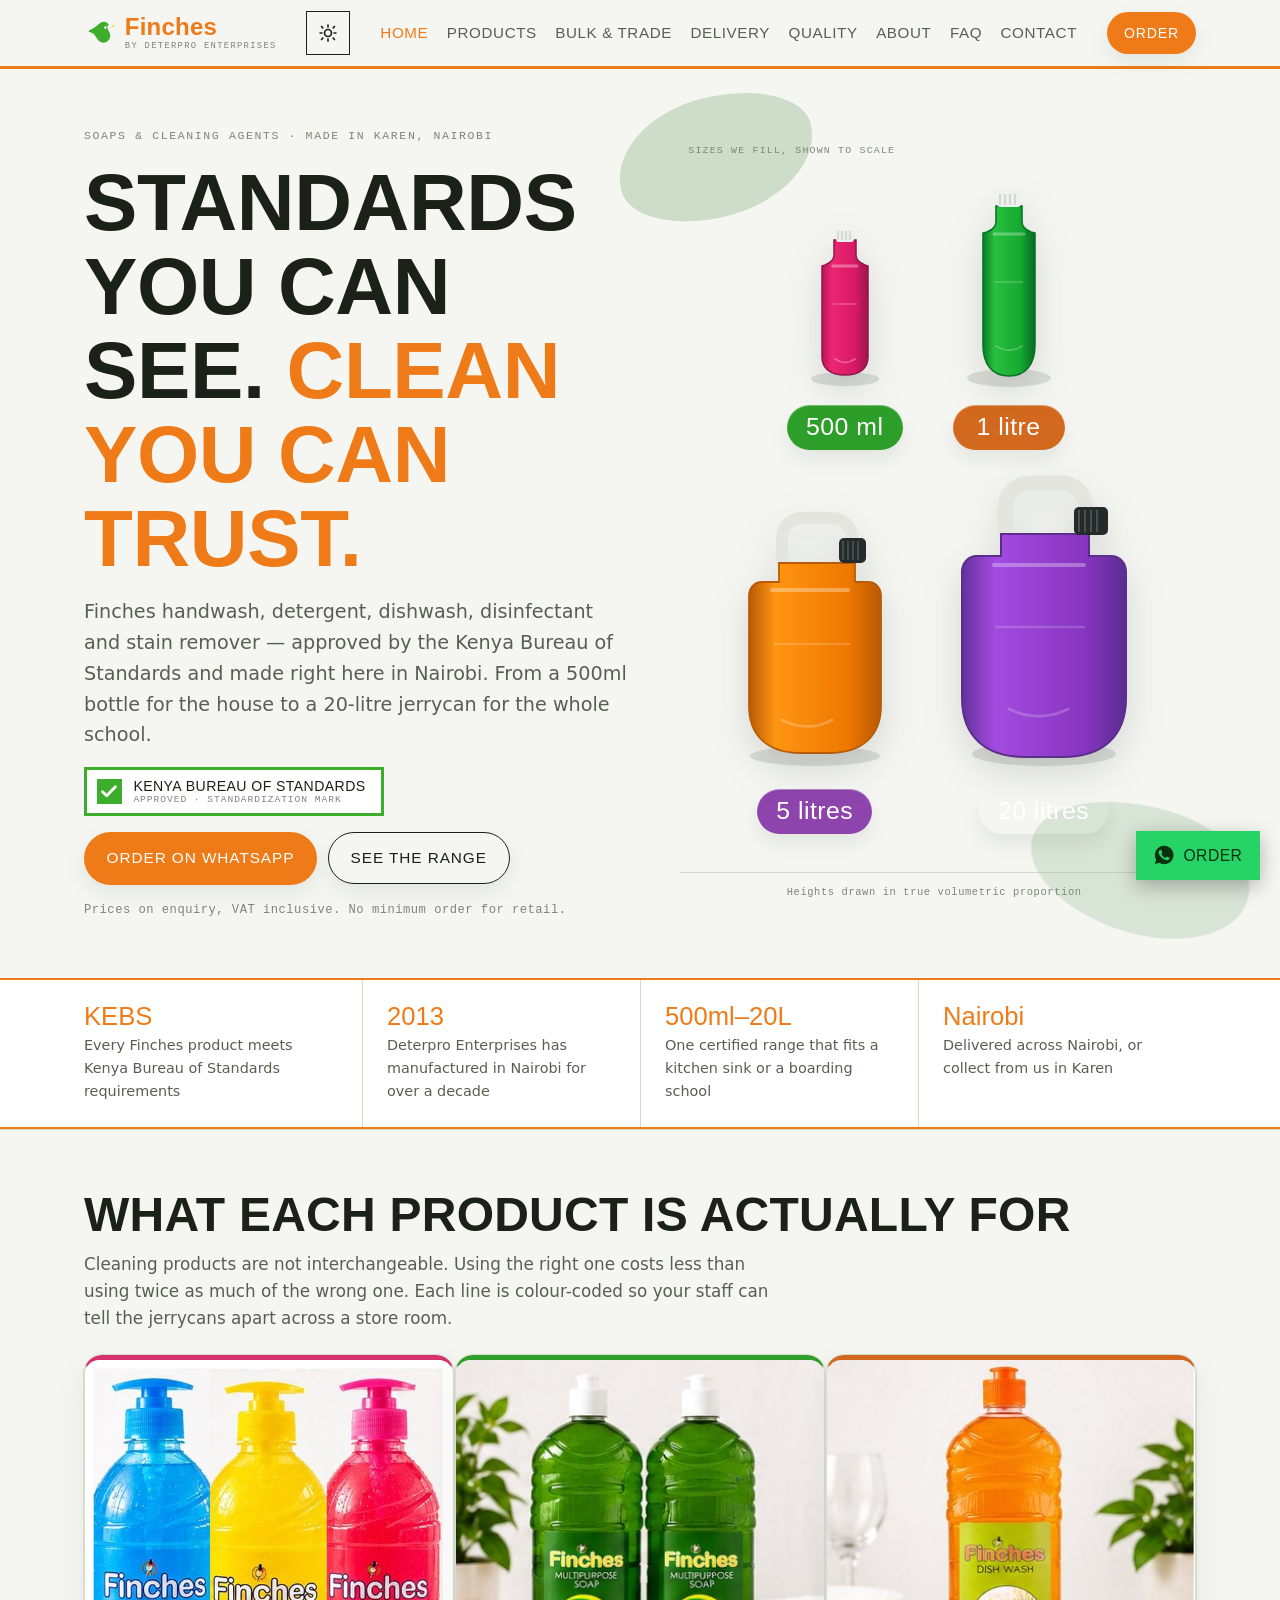
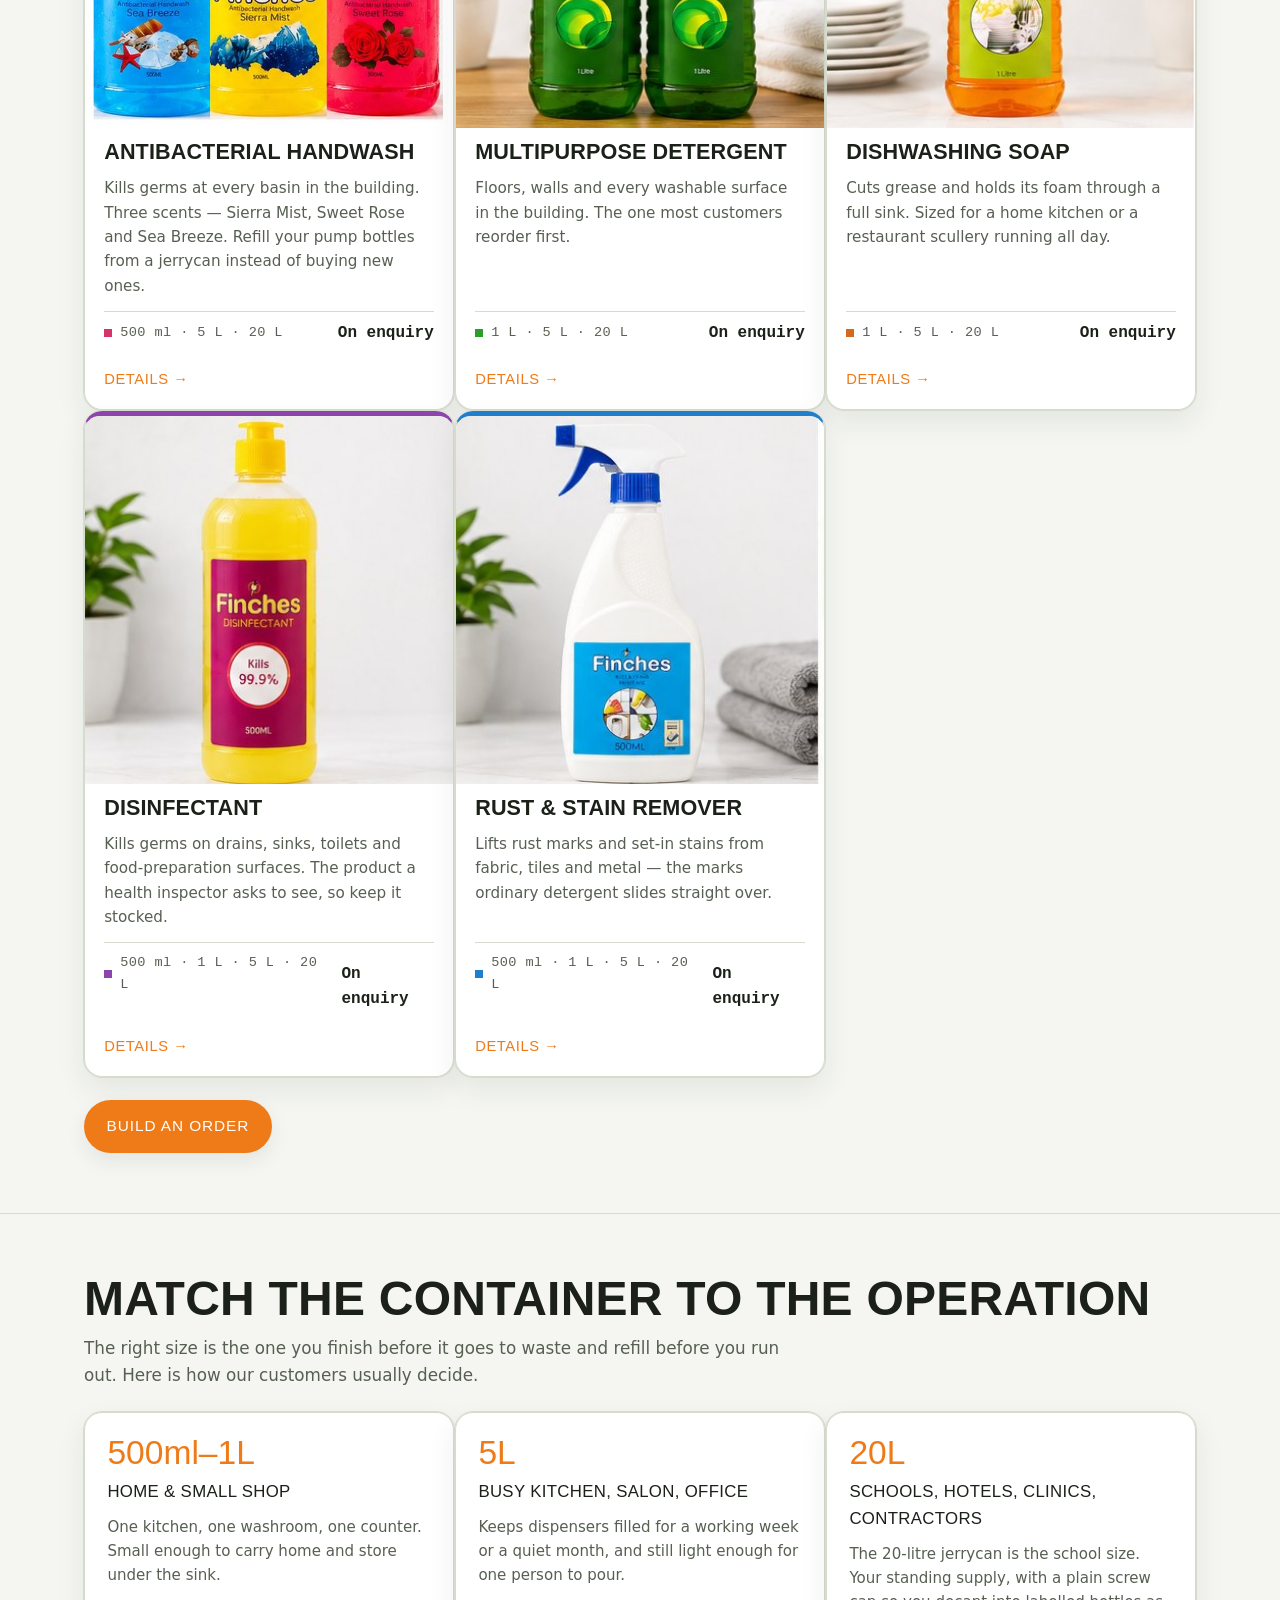
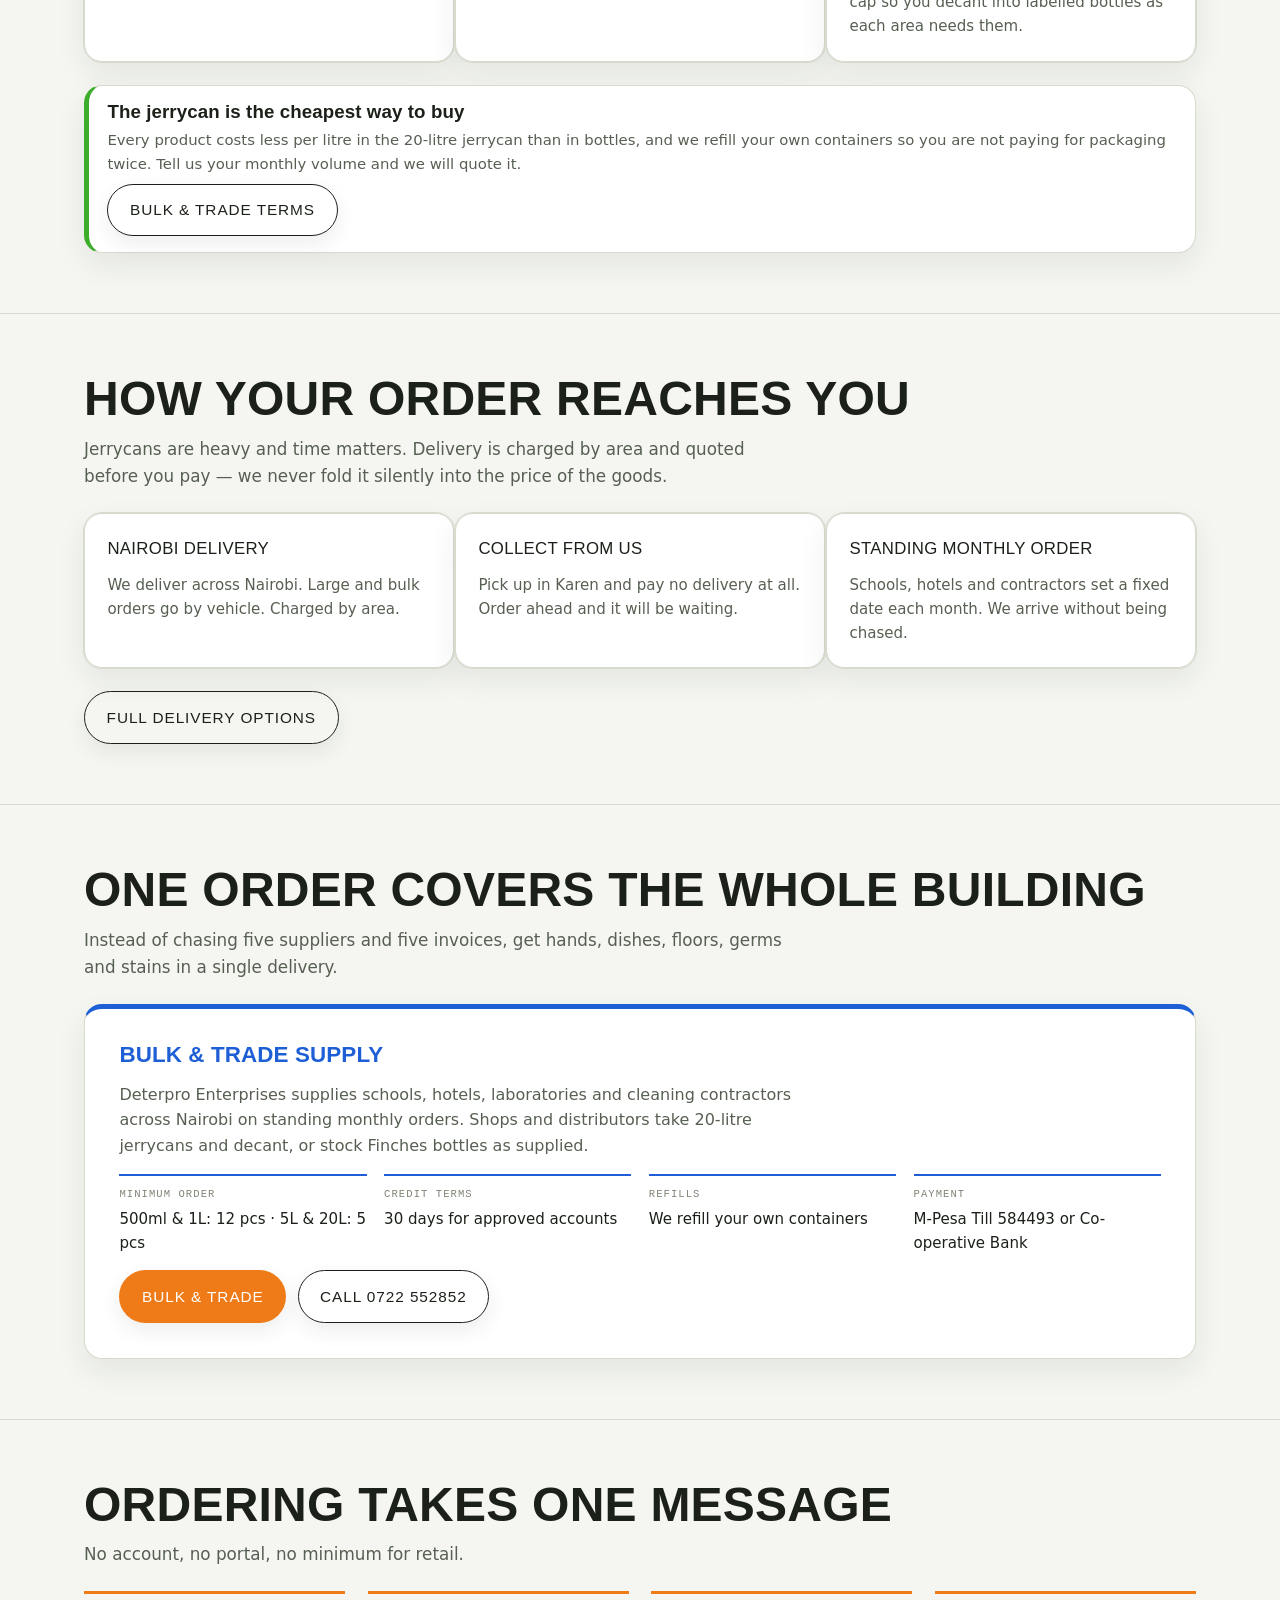
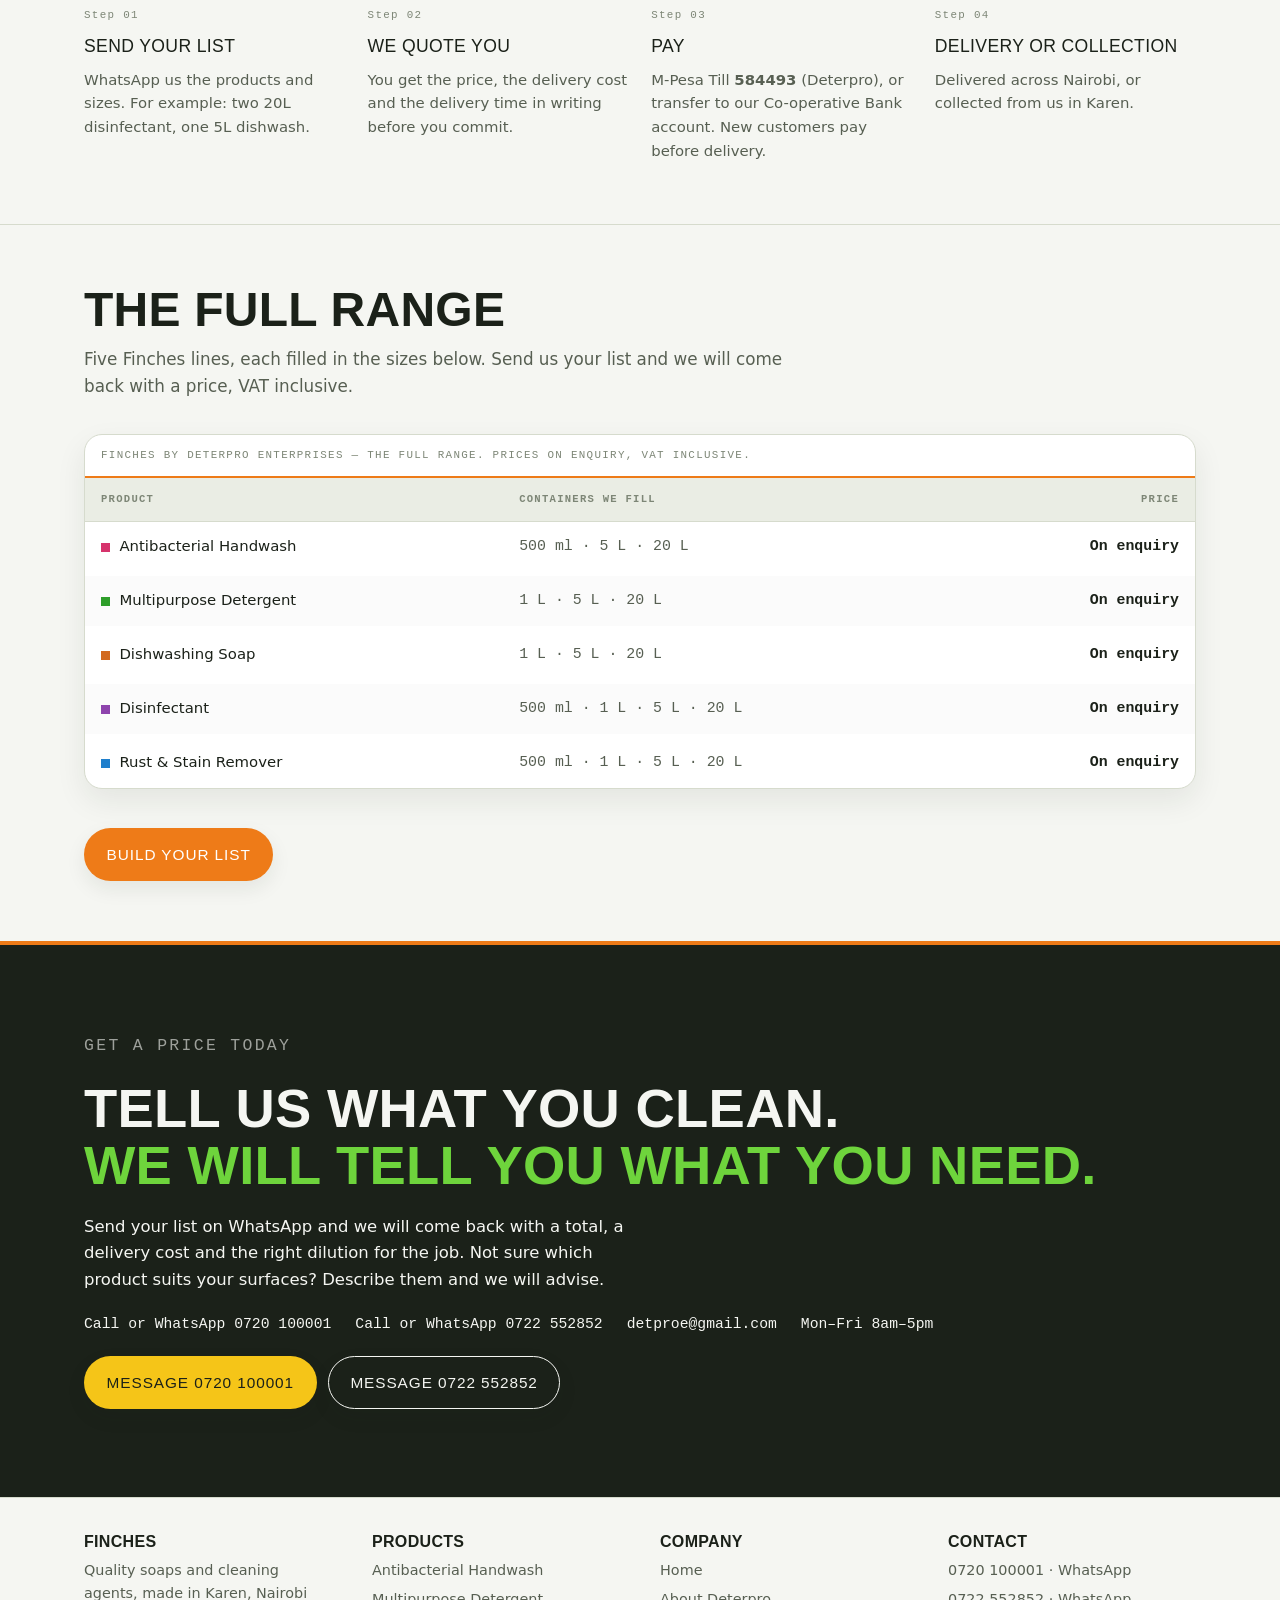
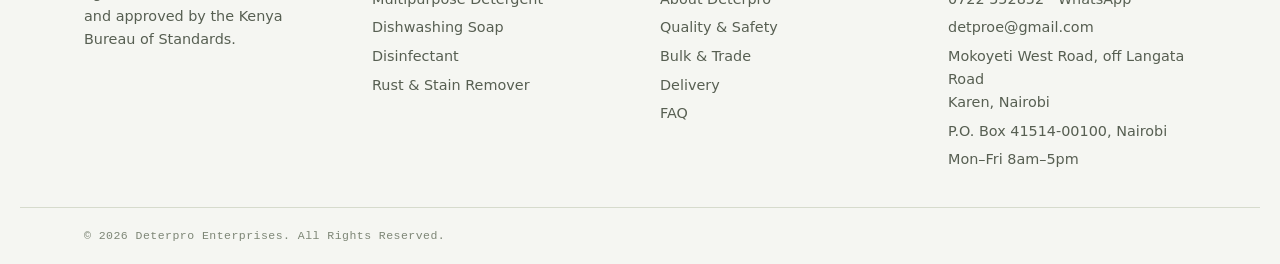
==== commit 1c830205: "styling changes" ====
--- a/public/index.html
+++ b/public/index.html
@@ -96,41 +96,60 @@
     <figure class="scale">
   <figcaption class="scale__caption">Sizes we fill, shown to scale</figcaption>
   <div class="scale__item">
-    <svg width="34" height="59" viewBox="0 0 40 70" role="img" aria-label="500 millilitre bottle">
-      <defs><clipPath id="c500"><path d="M15 8h10l5 8v48a4 4 0 0 1-4 4H14a4 4 0 0 1-4-4V16z"/></clipPath></defs>
-      <rect x="16" y="1" width="8" height="7" fill="var(--ink-muted)"/>
-      <g clip-path="url(#c500)"><rect width="40" height="70" fill="var(--surface-sunk)"/><rect class="fill" y="22" width="40" height="48" fill="var(--p-handwash)"/></g>
-      <path d="M15 8h10l5 8v48a4 4 0 0 1-4 4H14a4 4 0 0 1-4-4V16z" fill="none" stroke="var(--ink)" stroke-width="1.6"/>
+    <svg width="120" height="190" viewBox="0 0 120 190" role="img" aria-label="500 millilitre bottle">
+      <defs><linearGradient id="pink500" x1="0" x2="1"><stop stop-color="#b91458"/><stop offset=".22" stop-color="#ed2672"/><stop offset=".72" stop-color="#d71963"/><stop offset="1" stop-color="#9d164d"/></linearGradient></defs>
+      <ellipse cx="60" cy="171" rx="34" ry="7" fill="rgba(27,33,25,0.12)"/>
+      <path d="M49 32h22v15c0 5 4 8 9 10l3 1v91c0 11-8 18-23 18s-23-7-23-18V58l3-1c5-2 9-5 9-10V32Z" fill="url(#pink500)"/>
+      <path d="M49 32h22v15c0 5 4 8 9 10l3 1v91c0 11-8 18-23 18s-23-7-23-18V58l3-1c5-2 9-5 9-10V32Z" fill="none" stroke="#8e1648" stroke-width="1.5"/>
+      <rect x="51" y="22" width="18" height="12" rx="3" fill="#eef1eb"/>
+      <path d="M53 23v9m4-9v9m4-9v9m4-9v9" stroke="#bdc5b9" stroke-width="1"/>
+      <path d="M48 58h24" stroke="rgba(255,255,255,0.34)" stroke-width="3" stroke-linecap="round"/>
+      <path d="M48 96h24" stroke="rgba(255,255,255,0.18)" stroke-width="2"/>
+      <path d="M50 151c6 4 13 5 20 0" fill="none" stroke="rgba(255,255,255,0.28)" stroke-width="2" stroke-linecap="round"/>
     </svg>
     <span class="scale__label">500 ml</span>
   </div>
   <div class="scale__item">
-    <svg width="42" height="74" viewBox="0 0 44 78" role="img" aria-label="1 litre bottle">
-      <defs><clipPath id="c1"><path d="M16 9h12l5 9v52a4 4 0 0 1-4 4H15a4 4 0 0 1-4-4V18z"/></clipPath></defs>
-      <rect x="17" y="1" width="10" height="8" fill="var(--ink-muted)"/>
-      <g clip-path="url(#c1)"><rect width="44" height="78" fill="var(--surface-sunk)"/><rect class="fill" y="24" width="44" height="54" fill="var(--p-multi)"/></g>
-      <path d="M16 9h12l5 9v52a4 4 0 0 1-4 4H15a4 4 0 0 1-4-4V18z" fill="none" stroke="var(--ink)" stroke-width="1.6"/>
+    <svg width="150" height="230" viewBox="0 0 150 230" role="img" aria-label="1 litre bottle">
+      <defs><linearGradient id="green1l" x1="0" x2="1"><stop stop-color="#087c27"/><stop offset=".22" stop-color="#28bf3e"/><stop offset=".72" stop-color="#16a930"/><stop offset="1" stop-color="#086a25"/></linearGradient></defs>
+      <ellipse cx="75" cy="212" rx="42" ry="9" fill="rgba(27,33,25,0.12)"/>
+      <path d="M62 40h26v16c0 5 4 8 9 10l4 1v112c0 20-10 31-26 31s-26-11-26-31V67l4-1c5-2 9-5 9-10V40Z" fill="url(#green1l)"/>
+      <path d="M62 40h26v16c0 5 4 8 9 10l4 1v112c0 20-10 31-26 31s-26-11-26-31V67l4-1c5-2 9-5 9-10V40Z" fill="none" stroke="#087323" stroke-width="1.6"/>
+      <rect x="63" y="27" width="24" height="14" rx="4" fill="#eef1eb"/>
+      <path d="M66 28v11m5-11v11m5-11v11m5-11v11" stroke="#bdc5b9" stroke-width="1.1"/>
+      <path d="M60 68h30" stroke="rgba(255,255,255,0.3)" stroke-width="3" stroke-linecap="round"/>
+      <path d="M61 116h28" stroke="rgba(255,255,255,0.16)" stroke-width="2"/>
+      <path d="M62 180c8 5 17 6 26 0" fill="none" stroke="rgba(255,255,255,0.22)" stroke-width="2" stroke-linecap="round"/>
     </svg>
     <span class="scale__label">1 litre</span>
   </div>
   <div class="scale__item">
-    <svg width="74" height="126" viewBox="0 0 78 132" role="img" aria-label="5 litre jerrycan">
-      <defs><clipPath id="c5"><rect x="8" y="30" width="62" height="98" rx="5"/></clipPath></defs>
-      <path d="M22 30V16h34v14" fill="none" stroke="var(--ink)" stroke-width="4" stroke-linecap="square"/>
-      <rect x="52" y="8" width="14" height="12" fill="var(--ink-muted)"/>
-      <g clip-path="url(#c5)"><rect width="78" height="132" fill="var(--surface-sunk)"/><rect class="fill" y="44" width="78" height="88" fill="var(--p-dish)"/></g>
-      <rect x="8" y="30" width="62" height="98" rx="5" fill="none" stroke="var(--ink)" stroke-width="1.9"/>
+    <svg width="190" height="275" viewBox="0 0 190 275" role="img" aria-label="5 litre jerrycan">
+      <defs><linearGradient id="orange5l" x1="0" x2="1"><stop stop-color="#b95b05"/><stop offset=".2" stop-color="#ff9512"/><stop offset=".75" stop-color="#ee7800"/><stop offset="1" stop-color="#b95904"/></linearGradient></defs>
+      <ellipse cx="95" cy="249" rx="65" ry="10" fill="rgba(27,33,25,0.12)"/>
+      <path d="M62 57V31c0-11 9-20 20-20h30c11 0 20 9 20 20v27" fill="none" stroke="#e4e5df" stroke-width="12" stroke-linecap="round"/>
+      <path d="M59 56h76v19h13c8 0 13 6 13 14v110c0 29-18 47-52 47H81c-34 0-52-18-52-47V89c0-8 5-14 13-14h17V56Z" fill="url(#orange5l)"/>
+      <path d="M59 56h76v19h13c8 0 13 6 13 14v110c0 29-18 47-52 47H81c-34 0-52-18-52-47V89c0-8 5-14 13-14h17V56Z" fill="none" stroke="#b75b08" stroke-width="1.8"/>
+      <rect x="119" y="31" width="27" height="25" rx="5" fill="#252b2a"/>
+      <path d="M123 34v19m5-19v19m5-19v19m5-19v19" stroke="#4e5650" stroke-width="1.6"/>
+      <path d="M52 83h76" stroke="rgba(255,255,255,0.32)" stroke-width="4" stroke-linecap="round"/>
+      <path d="M54 137h76" stroke="rgba(255,255,255,0.18)" stroke-width="2"/>
+      <path d="M62 213c16 8 34 9 50 0" fill="none" stroke="rgba(255,255,255,0.22)" stroke-width="3" stroke-linecap="round"/>
     </svg>
     <span class="scale__label">5 litres</span>
   </div>
   <div class="scale__item">
-    <svg width="112" height="200" viewBox="0 0 116 206" role="img" aria-label="20 litre jerrycan">
-      <defs><clipPath id="c20"><rect x="10" y="42" width="96" height="158" rx="7"/></clipPath></defs>
-      <path d="M30 42V22h52v20" fill="none" stroke="var(--ink)" stroke-width="5" stroke-linecap="square"/>
-      <rect x="78" y="10" width="20" height="16" fill="var(--ink-muted)"/>
-      <g clip-path="url(#c20)"><rect width="116" height="206" fill="var(--surface-sunk)"/><rect class="fill" y="66" width="116" height="140" fill="var(--p-disinfect)"/></g>
-      <rect x="10" y="42" width="96" height="158" rx="7" fill="none" stroke="var(--ink)" stroke-width="2.2"/>
-      <g stroke="var(--ink)" stroke-width="1.2" opacity=".4"><line x1="96" y1="80" x2="106" y2="80"/><line x1="96" y1="115" x2="106" y2="115"/><line x1="96" y1="150" x2="106" y2="150"/></g>
+    <svg width="210" height="310" viewBox="0 0 210 310" role="img" aria-label="20 litre jerrycan">
+      <defs><linearGradient id="purple20l" x1="0" x2="1"><stop stop-color="#63319b"/><stop offset=".2" stop-color="#a34be0"/><stop offset=".75" stop-color="#8735bf"/><stop offset="1" stop-color="#5b2c91"/></linearGradient></defs>
+      <ellipse cx="105" cy="284" rx="72" ry="12" fill="rgba(27,33,25,0.12)"/>
+      <path d="M66 65V38c0-14 11-25 25-25h31c14 0 25 11 25 25v27" fill="none" stroke="#e4e5df" stroke-width="15" stroke-linecap="round"/>
+      <path d="M62 64h88v22h22c9 0 15 7 15 16v126c0 38-23 59-63 59H86c-40 0-63-21-63-59V102c0-9 6-16 15-16h24V64Z" fill="url(#purple20l)"/>
+      <path d="M62 64h88v22h22c9 0 15 7 15 16v126c0 38-23 59-63 59H86c-40 0-63-21-63-59V102c0-9 6-16 15-16h24V64Z" fill="none" stroke="#5b2e8b" stroke-width="2"/>
+      <rect x="135" y="37" width="34" height="28" rx="5" fill="#252b2a"/>
+      <path d="M140 40v22m6-22v22m6-22v22m6-22v22" stroke="#4e5650" stroke-width="1.8"/>
+      <path d="M55 95h90" stroke="rgba(255,255,255,0.3)" stroke-width="4" stroke-linecap="round"/>
+      <path d="M56 157h90" stroke="rgba(255,255,255,0.17)" stroke-width="2.5"/>
+      <path d="M70 239c18 9 40 10 59 0" fill="none" stroke="rgba(255,255,255,0.2)" stroke-width="3" stroke-linecap="round"/>
     </svg>
     <span class="scale__label">20 litres</span>
   </div>
--- a/public/assets/css/style.css
+++ b/public/assets/css/style.css
@@ -27,16 +27,19 @@
 
   --orange:       #EE7B18;
   --orange-deep:  #C25F0A;
+  --orange-soft:  #FFF1E4;
   --green:        #3DAE2B;
   --green-deep:   #2E8A20;
   --green-bright: #6ED43C;
   --yellow:       #F5C518;
+  --yellow-soft:  #FFF7D1;
   --blue:         #1E5FD6;
   --whatsapp:     #25D366;
   --whatsapp-ink: #08310F;
 
   --action:       #EE7B18;
   --action-ink:   #FFFFFF;
+  --action-hover: #C25F0A;
 
   /* product colour codes, matched to the actual packaging */
   --p-handwash:  #D6336C;  /* apple / raspberry / strawberry pumps */
@@ -54,7 +57,9 @@
   --gutter: 1.25rem;
   --wrap: 1240px;
   --rule: 1px;
-  --radius: 0;
+  --radius: 14px;
+  --radius-lg: 18px;
+  --shadow-soft: 0 12px 30px rgba(27, 33, 25, 0.08);
 
   --ease-out: cubic-bezier(0.22, 0.61, 0.36, 1);
   --ease-soft: cubic-bezier(0.4, 0, 0.2, 1);
@@ -160,18 +165,18 @@
 
 .band { border-top: var(--rule) solid var(--line); }
 
-.band__inner { display: grid; grid-template-columns: 1fr; gap: 1rem; padding-block: 3rem; }
-
-
-.band__body { display: flex; flex-direction: column; gap: 2rem; min-width: 0; }
-.band__head { display: flex; flex-direction: column; gap: 0.85rem; }
+.band__inner { display: grid; grid-template-columns: 1fr; gap: 0.9rem; padding-block: 2.25rem; }
+
+
+.band__body { display: flex; flex-direction: column; gap: 1.25rem; min-width: 0; }
+.band__head { display: flex; flex-direction: column; gap: 0.7rem; }
 .band__head h2 { font-size: clamp(1.75rem, 6vw, 3rem); text-transform: uppercase; }
 .band__head h3 { font-size: clamp(1.35rem, 4.5vw, 2rem); text-transform: uppercase; }
 .band__head p { max-width: var(--measure); color: var(--ink-muted); font-size: 1.05rem; }
 
 @media (min-width: 48em) {
-  .band__inner { padding-block: clamp(3.5rem, 7vw, 5.5rem); }
-  .band__body { gap: 2.25rem; }
+  .band__inner { padding-block: clamp(2.35rem, 5vw, 3.75rem); }
+  .band__body { gap: 1.45rem; }
 }
 
 /* --------------------------------------------------------------------------
@@ -199,26 +204,28 @@
 
 .btn {
   display: inline-flex; align-items: center; justify-content: center; gap: 0.55rem;
-  min-height: 44px; padding: 0.8rem 1.4rem;
-  border: var(--rule) solid transparent; border-radius: var(--radius);
-  font-family: var(--font-display); font-size: 1.02rem; letter-spacing: 0.03em;
+  min-height: 46px; padding: 0.82rem 1.35rem;
+  border: 1.5px solid transparent; border-radius: 999px;
+  font-family: var(--font-display); font-size: 0.96rem; letter-spacing: 0.06em;
   text-transform: uppercase; text-decoration: none; cursor: pointer;
   transform: translateZ(0);
+  box-shadow: 0 8px 20px rgba(27, 33, 25, 0.08);
   transition: background-color var(--dur) var(--ease-out), color var(--dur) var(--ease-out),
-              border-color var(--dur) var(--ease-out), transform var(--dur-fast) var(--ease-out);
+              border-color var(--dur) var(--ease-out), transform var(--dur-fast) var(--ease-out),
+              box-shadow var(--dur) var(--ease-out);
 }
 .btn svg { flex: none; }
-.btn:hover { transform: translateY(-1px); }
+.btn:hover { transform: translateY(-2px); box-shadow: 0 12px 24px rgba(27, 33, 25, 0.12); }
 .btn:active { transform: translateY(0) scale(0.985); }
 
 .btn--primary { background: var(--action); color: var(--action-ink); }
-.btn--primary:hover { background: var(--ink); color: var(--ground); }
+.btn--primary:hover { background: var(--action-hover); color: var(--action-ink); }
 .btn--ghost { background: transparent; color: var(--ink); border-color: var(--line-strong); }
-.btn--ghost:hover { background: var(--ink); color: var(--ground); }
+.btn--ghost:hover { background: var(--orange-soft); color: var(--ink); border-color: var(--orange); }
 .btn--yellow { background: var(--yellow); color: #1B2119; }
-.btn--yellow:hover { background: var(--ink); color: var(--ground); }
+.btn--yellow:hover { background: #E6B400; color: #1B2119; }
 .btn--wa { background: var(--whatsapp); color: var(--whatsapp-ink); }
-.btn--wa:hover { background: var(--ink); color: var(--ground); }
+.btn--wa:hover { background: #1FB85E; color: var(--whatsapp-ink); }
 
 .btn[aria-disabled="true"] { opacity: 0.45; cursor: not-allowed; pointer-events: none; }
 
@@ -335,14 +342,14 @@
    7. HERO & PAGE HEADS
    -------------------------------------------------------------------------- */
 
-.hero__inner { display: grid; grid-template-columns: 1fr; gap: 2.25rem; padding-block: 2.5rem 3rem; align-items: center; }
-.hero__copy { display: flex; flex-direction: column; gap: 1.25rem; align-items: flex-start; }
+.hero__inner { display: grid; grid-template-columns: 1fr; gap: 1.5rem; padding-block: 2rem 2.5rem; align-items: center; }
+.hero__copy { display: flex; flex-direction: column; gap: 1rem; align-items: flex-start; }
 .hero h1 { font-size: clamp(2.35rem, 11vw, 5rem); text-transform: uppercase; letter-spacing: -0.005em; }
 .hero h1 em { font-style: normal; color: var(--orange); }
 .hero__lede { font-size: clamp(1rem, 3.6vw, 1.2rem); color: var(--ink-muted); max-width: 48ch; }
 
 @media (min-width: 56em) {
-  .hero__inner { grid-template-columns: minmax(0, 1.05fr) minmax(0, 1fr); gap: clamp(2rem, 5vw, 4.5rem); padding-block: clamp(3rem, 7vw, 5rem); }
+  .hero__inner { grid-template-columns: minmax(0, 1.05fr) minmax(0, 1fr); gap: clamp(1.5rem, 3vw, 3rem); padding-block: clamp(2.2rem, 5vw, 3.6rem); }
 }
 
 .page-head { border-bottom: var(--rule) solid var(--line); }
@@ -373,24 +380,57 @@
 
 .scale {
   display: flex; align-items: flex-end; justify-content: center; flex-wrap: wrap;
-  gap: 0.75rem; padding: 2.25rem 0.75rem 0; margin: 0;
-  border: 2px solid var(--orange); background: var(--surface); position: relative;
+  gap: 1.1rem 1.5rem; padding: 2.25rem 0.5rem 0; margin: 0;
+  border: 0; border-radius: 0; background: transparent;
+  position: relative; box-shadow: none; overflow: visible;
+}
+.scale::before,
+.scale::after {
+  content: ""; position: absolute; pointer-events: none; z-index: 0;
+}
+.scale::before {
+  width: 12.5rem; height: 7.5rem; left: -3.5rem; top: -2.1rem; border-radius: 50% 50% 52% 48% / 58% 42% 58% 42%;
+  background: rgba(116, 163, 109, 0.30); transform: rotate(-14deg);
+}
+.scale::after {
+  width: 14rem; height: 8rem; right: -3.5rem; bottom: -1rem; border-radius: 58% 42% 50% 50% / 52% 48% 52% 48%;
+  background: rgba(116, 163, 109, 0.22); transform: rotate(18deg);
 }
 .scale__caption {
-  position: absolute; top: 0.65rem; left: 0.85rem;
+  position: absolute; top: 0.8rem; left: 1rem;
   font-family: var(--font-data); font-size: 0.62rem; letter-spacing: 0.12em;
   text-transform: uppercase; color: var(--ink-faint);
 }
-.scale__item { display: flex; flex-direction: column; align-items: center; gap: 0.5rem; }
+.scale__item {
+  display: flex; flex-direction: column; align-items: center; gap: 0.55rem;
+  position: relative; padding-bottom: 0.1rem; z-index: 1;
+}
+.scale__item svg {
+  display: block; filter: drop-shadow(0 14px 18px rgba(27, 33, 25, 0.14));
+  transition: transform var(--dur) var(--ease-out), filter var(--dur) var(--ease-out);
+}
+.scale__item:nth-child(1) svg { transform: translateY(4px); }
+.scale__item:nth-child(2) svg { transform: translateY(2px); }
+.scale__item:nth-child(4) svg { transform: translateY(2px); }
+.scale__item:hover svg { transform: translateY(-2px); filter: drop-shadow(0 18px 26px rgba(27, 33, 25, 0.14)); }
 .scale__label {
-  font-family: var(--font-data); font-size: 0.72rem; letter-spacing: 0.05em; color: var(--ink-muted);
-  border-top: var(--rule) solid var(--line); padding-top: 0.4rem; width: 100%; text-align: center;
+  display: inline-flex; align-items: center; justify-content: center; min-width: 7rem;
+  padding: 0.62rem 1.2rem; border-radius: 999px; font-family: var(--font-display);
+  font-size: clamp(1.1rem, 2vw, 1.55rem); letter-spacing: 0.02em; line-height: 1;
+  color: #fff; text-transform: none; box-shadow: inset 0 1px 0 rgba(255,255,255,0.35), 0 10px 18px rgba(27, 33, 25, 0.08);
+}
+.scale__item:nth-child(1) .scale__label { background: var(--p-handwash); }
+.scale__item:nth-child(2) .scale__label { background: var(--p-multi); }
+.scale__item:nth-child(3) .scale__label { background: var(--p-dish); }
+.scale__item:nth-child(4) .scale__label { background: var(--p-disinfect); }
+
+@media (min-width: 40em) {
+  .scale { gap: 1.2rem 1.8rem; padding-top: 2.25rem; }
 }
 .scale__foot {
-  width: 100%; border-top: var(--rule) solid var(--line); margin-top: 1.1rem; padding: 0.6rem 0.85rem;
+  width: 100%; border-top: var(--rule) solid var(--line); margin-top: 1.1rem; padding: 0.7rem 0.85rem 1rem;
   font-family: var(--font-data); font-size: 0.65rem; letter-spacing: 0.06em; color: var(--ink-faint); text-align: center;
 }
-@media (min-width: 40em) { .scale { gap: 1.5rem; padding-top: 2.5rem; } }
 
 /* --------------------------------------------------------------------------
    10. TRUST STRIP
@@ -431,12 +471,12 @@
 @media (min-width: 40em) { .grid-rule { grid-template-columns: repeat(auto-fit, minmax(min(100%, 19rem), 1fr)); } }
 
 .product {
-  background: var(--surface); padding: 1.5rem; display: flex; flex-direction: column;
-  gap: 0.9rem; min-width: 0; border-top: 5px solid var(--code, var(--orange));
-  position: relative;
-  transition: transform var(--dur) var(--ease-out);
-}
-.product:hover { transform: translateY(-3px); }
+  background: var(--surface); padding: 1.2rem 1.2rem 1.1rem; display: flex; flex-direction: column;
+  gap: 0.8rem; min-width: 0; border: var(--rule) solid var(--line); border-top: 5px solid var(--code, var(--orange));
+  border-radius: var(--radius-lg); box-shadow: var(--shadow-soft); position: relative;
+  transition: transform var(--dur) var(--ease-out), box-shadow var(--dur) var(--ease-out), border-color var(--dur) var(--ease-out);
+}
+.product:hover { transform: translateY(-3px); box-shadow: 0 18px 34px rgba(27, 33, 25, 0.1); border-color: var(--line-strong); }
 .product::after {
   content: ""; position: absolute; top: -5px; left: 0; height: 5px; width: 100%;
   background: var(--code, var(--orange)); transform: scaleX(0); transform-origin: left;
@@ -444,7 +484,7 @@
 }
 .product:hover::after { transform: scaleX(1); }
 
-.product__media { aspect-ratio: 1 / 1; margin: -1.5rem -1.5rem 0; background: var(--surface-sunk); overflow: hidden; }
+.product__media { aspect-ratio: 1 / 1; margin: -1.2rem -1.2rem 0; background: var(--surface-sunk); overflow: hidden; border-radius: 0.9rem 0.9rem 0 0; }
 .product__media img { width: 100%; height: 100%; object-fit: cover; transition: transform 260ms var(--ease-out); }
 .product:hover .product__media img { transform: scale(1.03); }
 
@@ -473,11 +513,11 @@
    12. CARDS
    -------------------------------------------------------------------------- */
 
-.card { background: var(--surface); padding: 1.4rem; display: flex; flex-direction: column; gap: 0.6rem; }
+.card { background: var(--surface); padding: 1.4rem; display: flex; flex-direction: column; gap: 0.6rem; border: var(--rule) solid var(--line); border-radius: var(--radius-lg); box-shadow: var(--shadow-soft); }
 .card__label { font-family: var(--font-display); font-size: 1.05rem; text-transform: uppercase; letter-spacing: 0.02em; }
 .card__body { color: var(--ink-muted); font-size: 0.94rem; }
 .card__vol { font-family: var(--font-display); font-size: 2.1rem; line-height: 1; color: var(--orange); }
-.card__icon { width: 2.4rem; height: 2.4rem; display: grid; place-items: center; background: var(--green); color: #fff; flex: none; }
+.card__icon { width: 2.4rem; height: 2.4rem; display: grid; place-items: center; background: var(--green); color: #fff; flex: none; border-radius: 12px; }
 
 .freeship {
   border: 3px solid var(--yellow); background: var(--surface);
@@ -520,8 +560,8 @@
 
 .trade {
   border: var(--rule) solid var(--line); border-top: 5px solid var(--blue);
-  background: var(--surface); padding: 1.5rem;
-  display: flex; flex-direction: column; gap: 1.15rem;
+  border-radius: var(--radius-lg); background: var(--surface); padding: 1.2rem 1.25rem;
+  display: flex; flex-direction: column; gap: 0.95rem; box-shadow: var(--shadow-soft);
 }
 .trade h3 { font-size: 1.4rem; text-transform: uppercase; color: var(--blue); }
 .trade p { color: var(--ink-muted); max-width: var(--measure); }
@@ -553,8 +593,8 @@
 
 .callout {
   border: var(--rule) solid var(--line); border-left: 5px solid var(--yellow);
-  background: var(--surface); padding: 1.15rem 1.3rem;
-  display: flex; flex-direction: column; gap: 0.55rem;
+  border-radius: var(--radius-lg); background: var(--surface); padding: 1rem 1.15rem;
+  display: flex; flex-direction: column; gap: 0.45rem; box-shadow: var(--shadow-soft);
 }
 .callout h3 { margin-bottom: 0; }
 .callout p { color: var(--ink-muted); font-size: 0.93rem; }
@@ -565,17 +605,19 @@
    17. TABLES
    -------------------------------------------------------------------------- */
 
-.table-scroll { overflow-x: auto; -webkit-overflow-scrolling: touch; border: var(--rule) solid var(--line); background: var(--surface); }
+.table-scroll { overflow-x: auto; -webkit-overflow-scrolling: touch; border: var(--rule) solid var(--line); border-radius: var(--radius-lg); background: var(--surface); box-shadow: var(--shadow-soft); margin-block: 0.65rem 1rem; }
 table { border-collapse: collapse; width: 100%; min-width: 30rem; }
 caption {
-  text-align: left; padding: 0.9rem 1.1rem; border-bottom: 2px solid var(--orange);
+  text-align: left; padding: 0.75rem 1rem; border-bottom: 2px solid var(--orange);
   font-family: var(--font-data); font-size: 0.68rem; letter-spacing: 0.12em;
   text-transform: uppercase; color: var(--ink-faint);
 }
-th, td { text-align: left; padding: 0.62rem 1.1rem; border-bottom: var(--rule) solid var(--line); font-size: 0.93rem; }
-thead th { font-family: var(--font-data); font-size: 0.66rem; letter-spacing: 0.12em; text-transform: uppercase; color: var(--ink-faint); font-weight: 400; }
+th, td { text-align: left; padding: 0.82rem 1rem; border-bottom: var(--rule) solid var(--line); font-size: 0.93rem; }
+thead th { font-family: var(--font-data); font-size: 0.66rem; letter-spacing: 0.12em; text-transform: uppercase; color: var(--ink-faint); font-weight: 700; background: var(--surface-sunk); }
 tbody tr { transition: background-color var(--dur-fast) var(--ease-out); }
-tbody tr:hover { background: var(--surface-sunk); }
+tbody tr + tr td { border-top: 0.3rem solid var(--surface); }
+tbody tr:nth-child(even) { background: rgba(27, 33, 25, 0.015); }
+tbody tr:hover { background: rgba(238, 123, 24, 0.06); }
 tbody tr:last-child td { border-bottom: 0; }
 td.price, th.price { text-align: right; font-family: var(--font-data); font-variant-numeric: tabular-nums; white-space: nowrap; }
 td.price { font-weight: 700; }
@@ -586,7 +628,7 @@
    18. ORDER BUILDER
    -------------------------------------------------------------------------- */
 
-.builder { border: 2px solid var(--orange); background: var(--surface); display: flex; flex-direction: column; }
+.builder { border: 2px solid var(--orange); background: var(--surface); display: flex; flex-direction: column; border-radius: var(--radius-lg); box-shadow: var(--shadow-soft); overflow: hidden; }
 
 .builder__head { padding: 1.15rem 1.25rem; border-bottom: var(--rule) solid var(--line); display: flex; flex-direction: column; gap: 0.35rem; }
 .builder__head h3 { font-size: 1.25rem; text-transform: uppercase; }
@@ -610,7 +652,7 @@
   max-width: 9.5rem;
 }
 
-.qty { display: inline-flex; align-items: center; border: var(--rule) solid var(--line-strong); }
+.qty { display: inline-flex; align-items: center; border: var(--rule) solid var(--line-strong); border-radius: 12px; overflow: hidden; }
 .qty button {
   width: 44px; height: 44px; background: transparent; border: 0; color: var(--ink);
   font-family: var(--font-display); font-size: 1.25rem; line-height: 1; cursor: pointer;
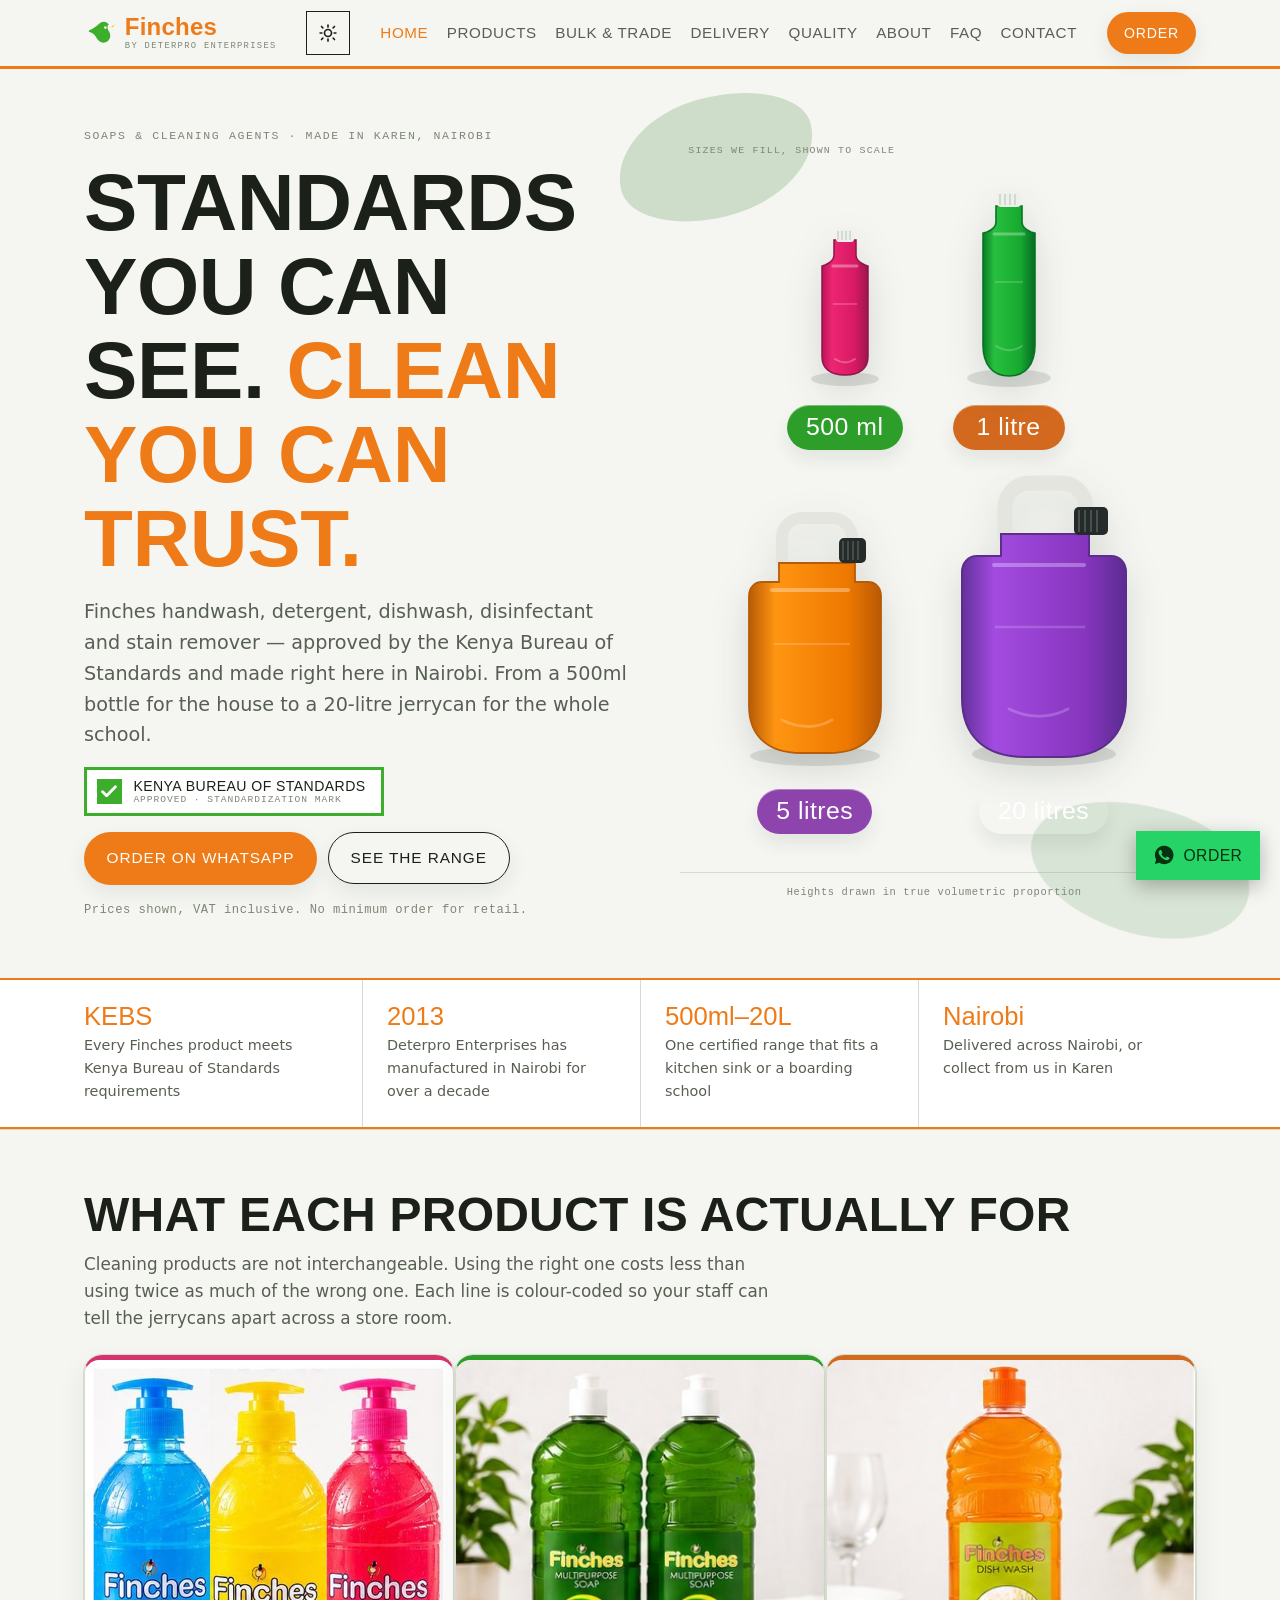
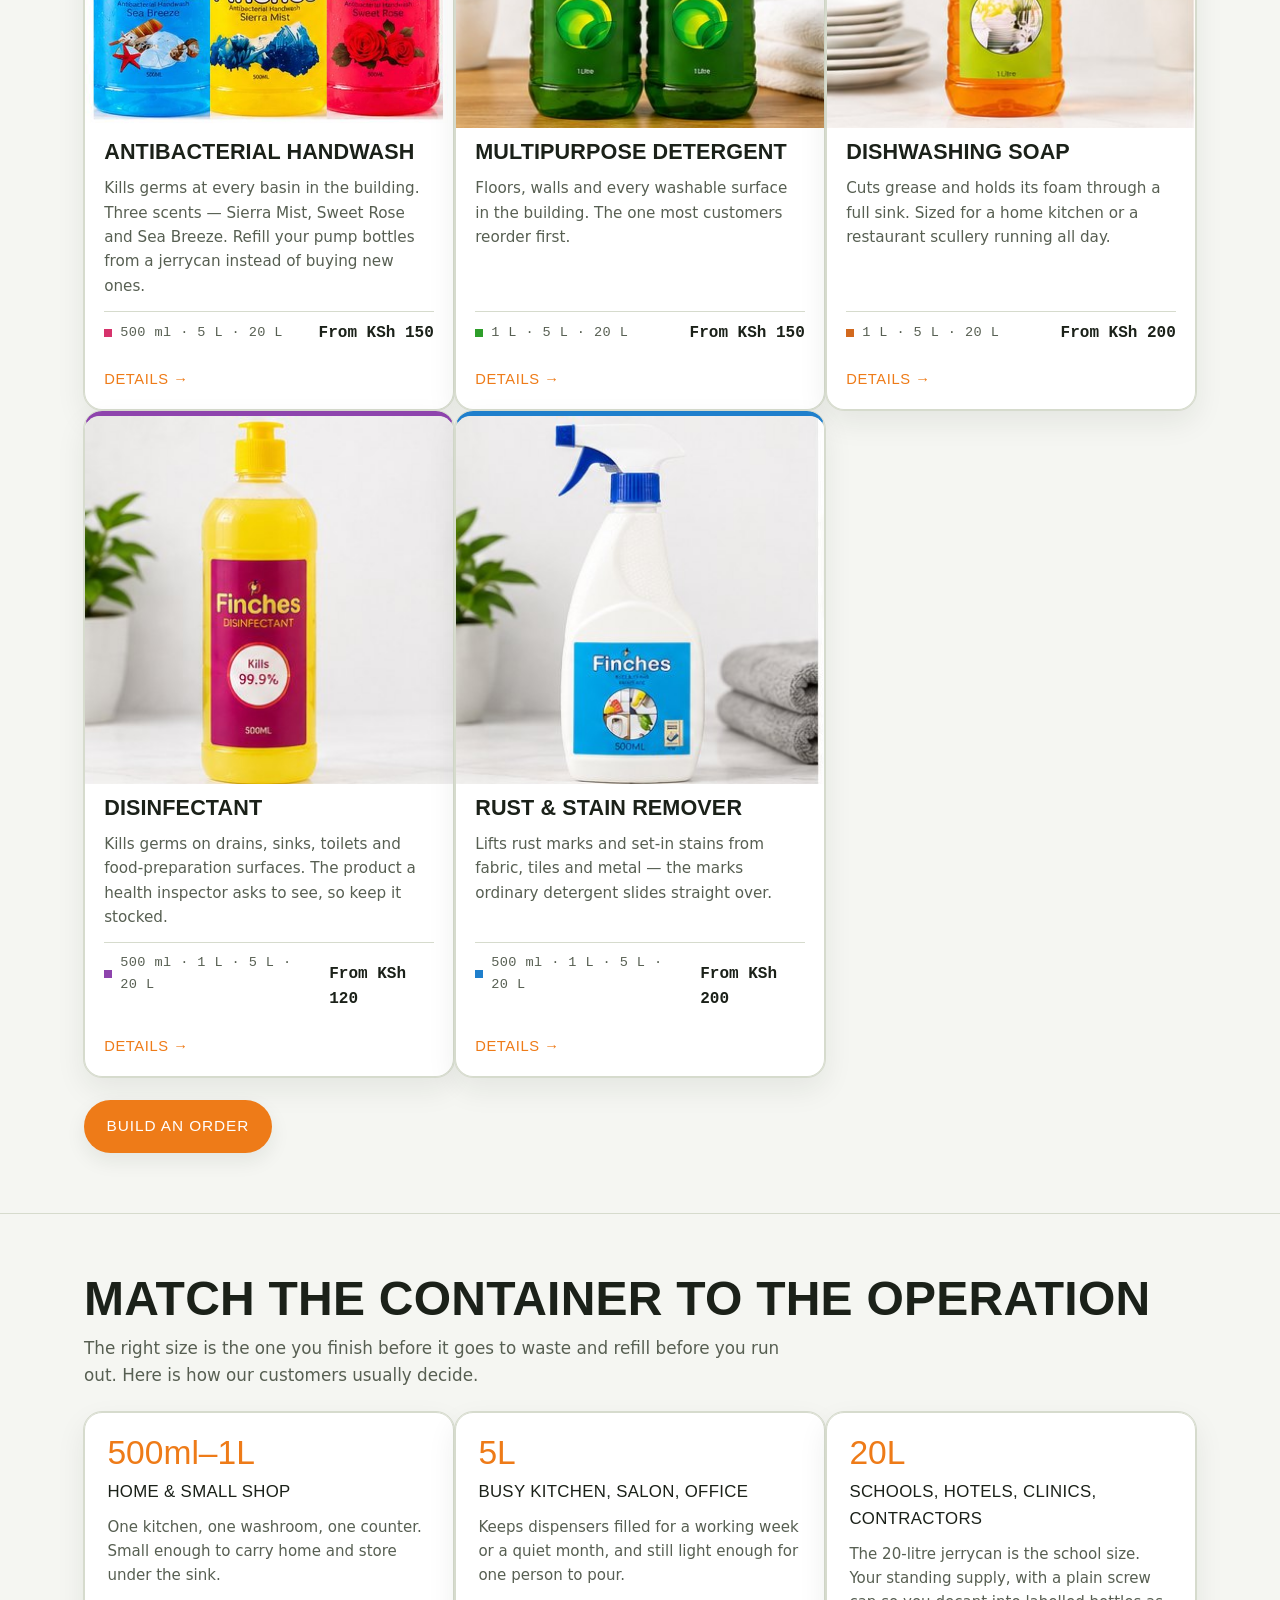
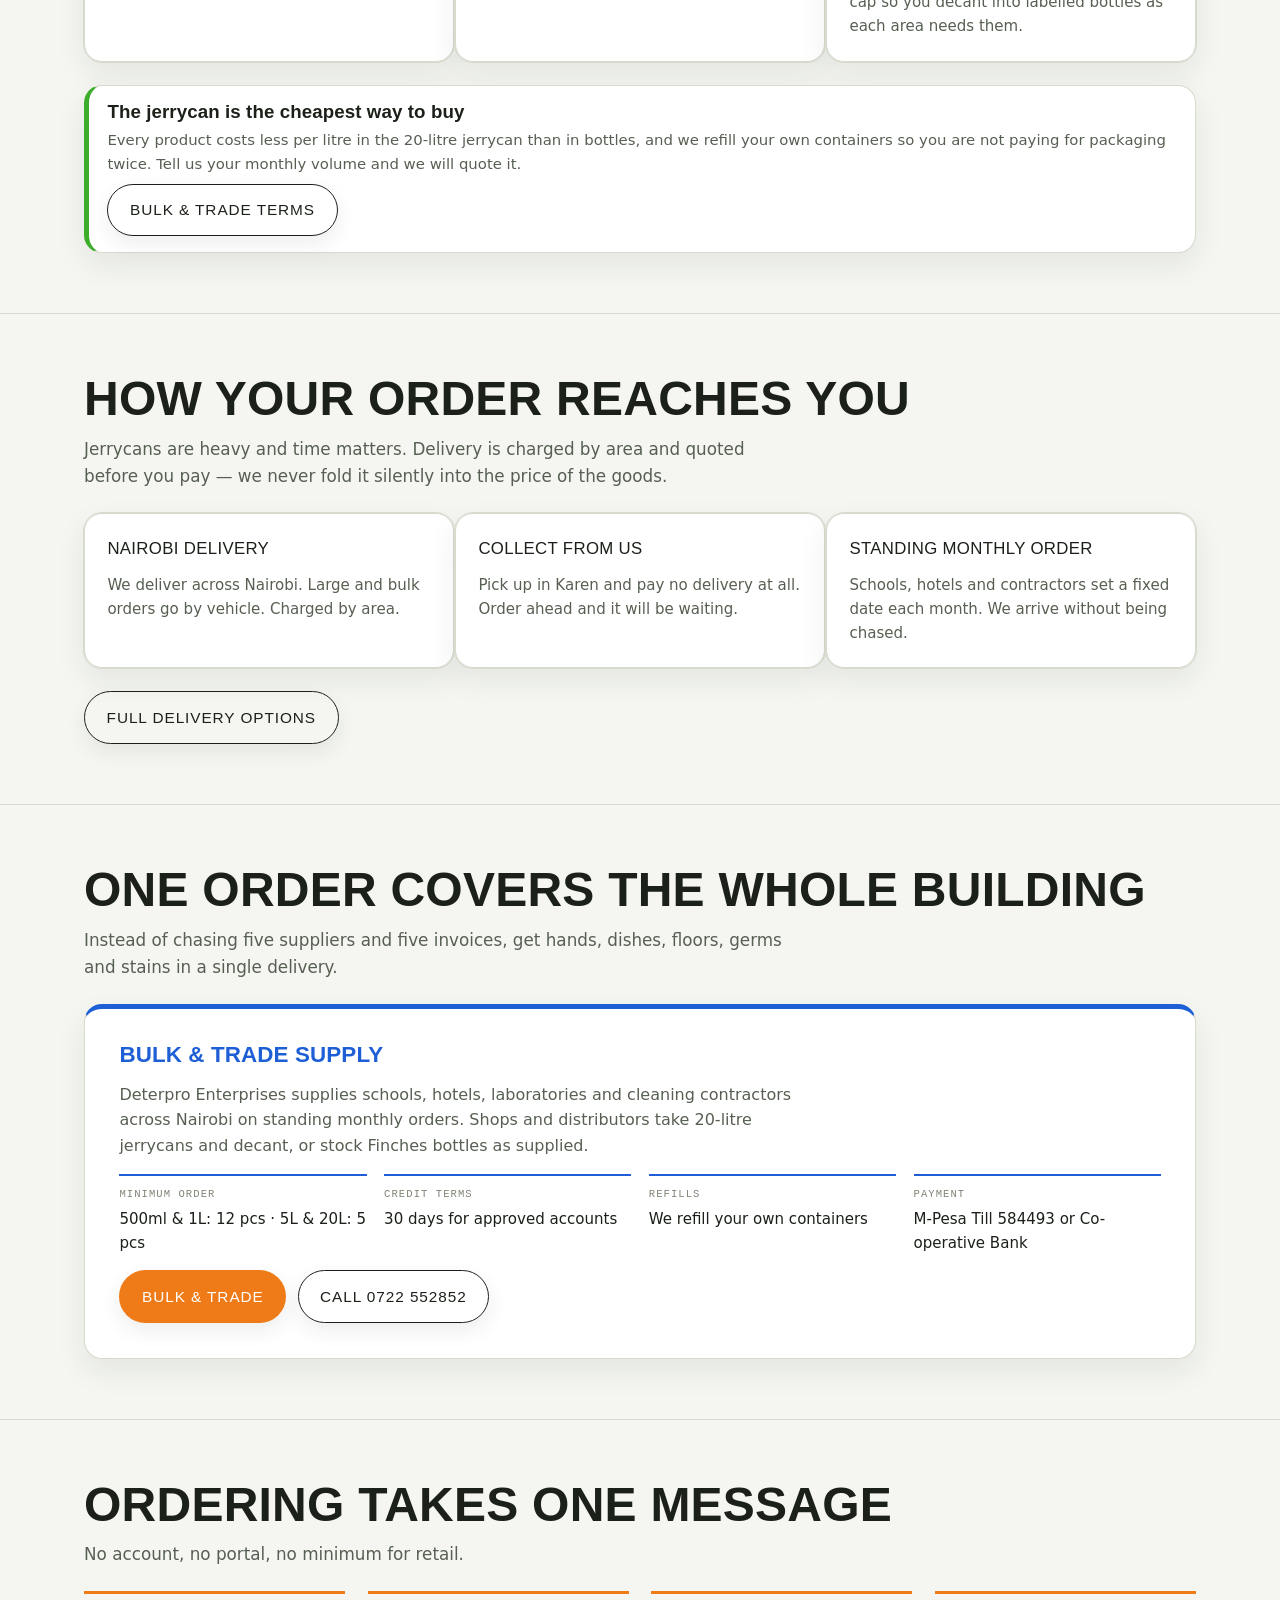
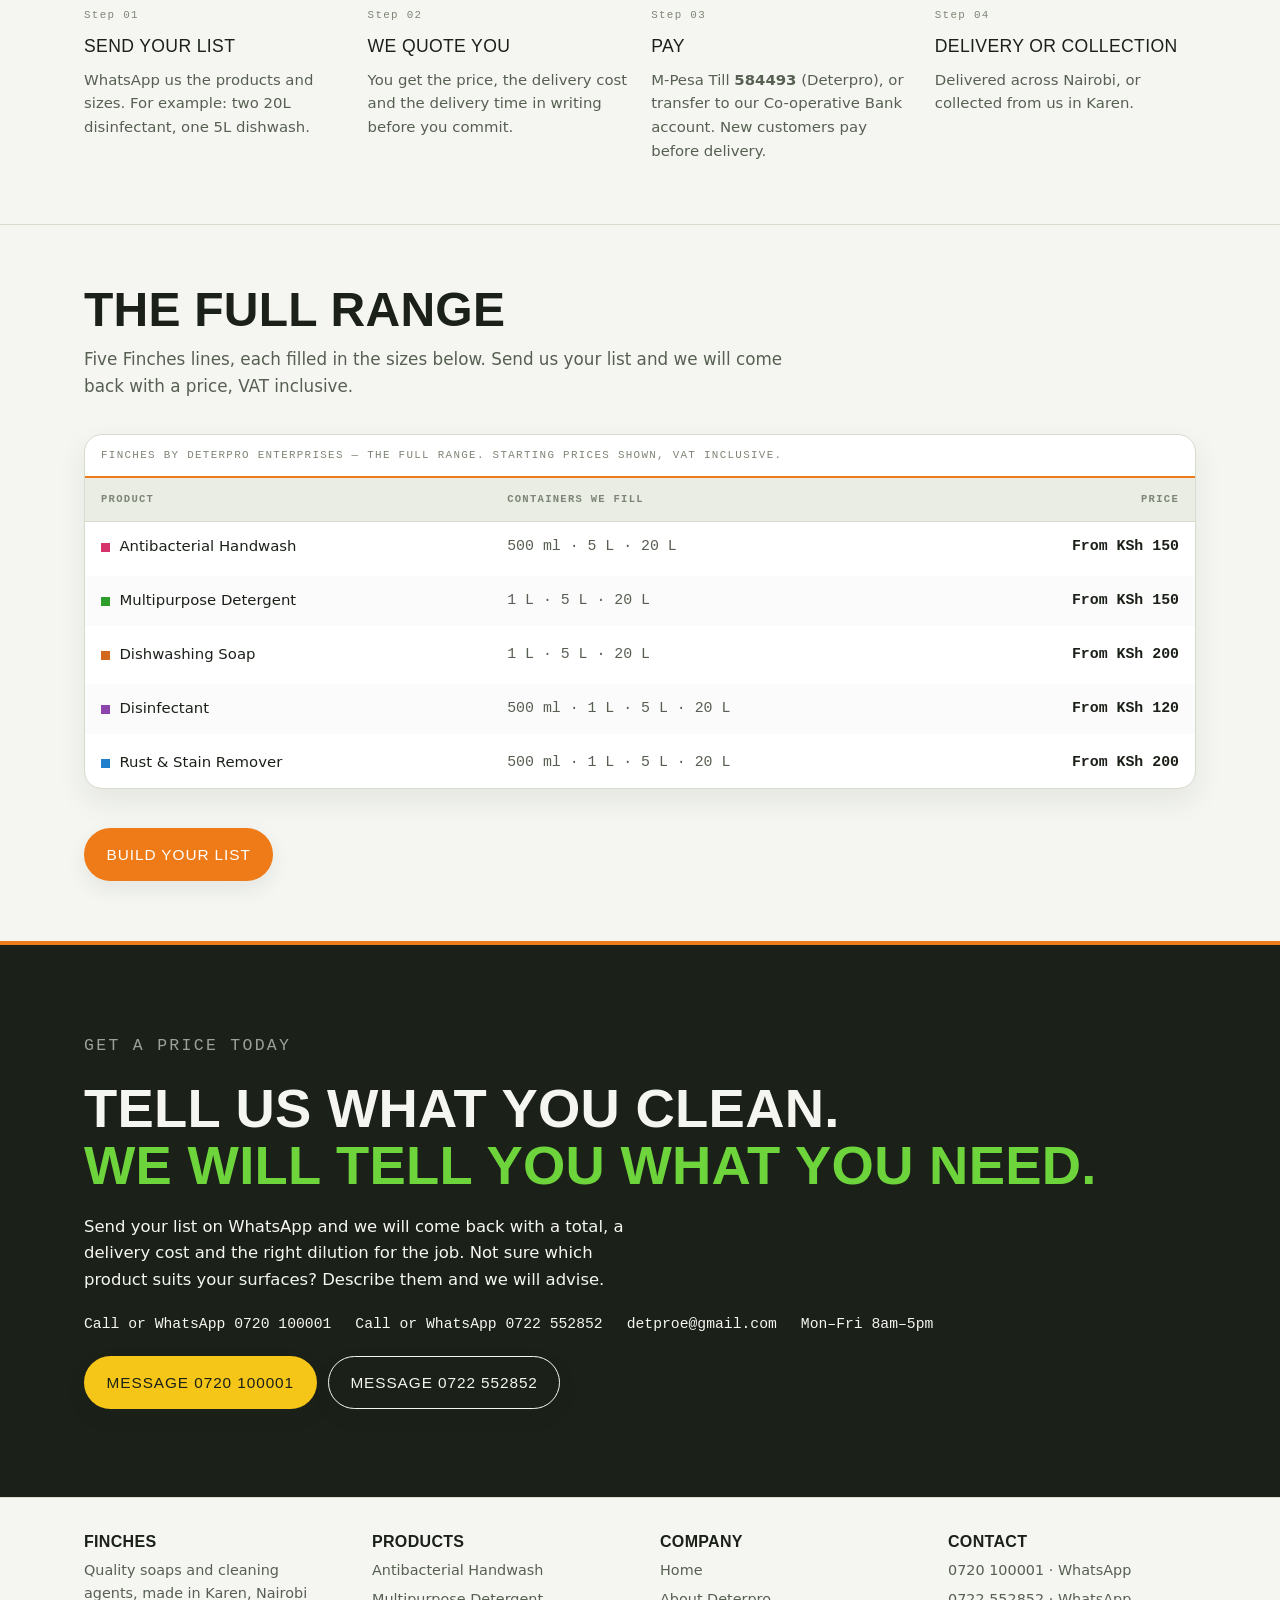
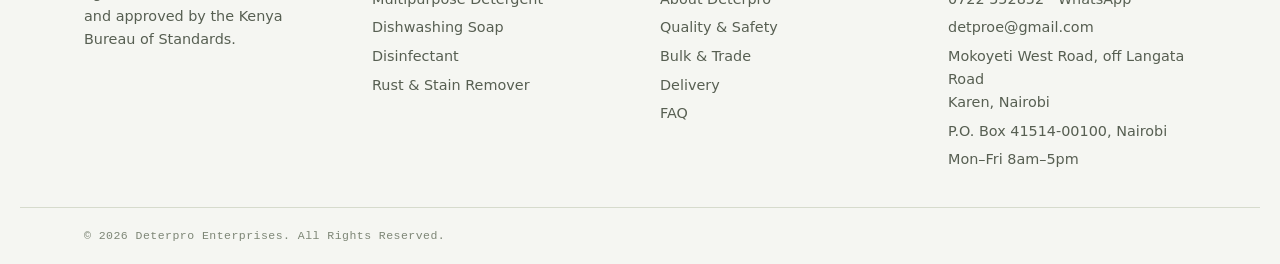
==== commit 0d165368: "Price display and Styling edits" ====
--- a/public/index.html
+++ b/public/index.html
@@ -91,7 +91,7 @@
         <a class="btn btn--primary" href="https://wa.me/254720100001?text=Hello%20Finches%2C%20I%20would%20like%20to%20order%3A">Order on WhatsApp</a>
         <a class="btn btn--ghost" href="products.html">See the range</a>
       </div>
-      <p class="note">Prices on enquiry, VAT inclusive. No minimum order for retail.</p>
+      <p class="note">Prices shown, VAT inclusive. No minimum order for retail.</p>
     </div>
     <figure class="scale">
   <figcaption class="scale__caption">Sizes we fill, shown to scale</figcaption>
@@ -181,7 +181,7 @@
           <h3 class="product__name"><a href="products/handwash.html">Antibacterial Handwash</a></h3>
           <p class="product__use">Kills germs at every basin in the building. Three scents &mdash; Sierra Mist, Sweet Rose and Sea Breeze. Refill your pump bottles from a jerrycan instead of buying new ones.</p>
           <div class="product__sizes">
-            <div class="size-row"><span class="size-row__vol"><i class="size-row__dot"></i>500 ml &middot; 5 L &middot; 20 L</span><span class="size-row__price">On enquiry</span></div>
+            <div class="size-row"><span class="size-row__vol"><i class="size-row__dot"></i>500 ml &middot; 5 L &middot; 20 L</span><span class="size-row__price">From KSh 150</span></div>
           </div>
           <a class="product__link" href="products/handwash.html">Details &rarr;</a>
         </article>
@@ -191,7 +191,7 @@
           <h3 class="product__name"><a href="products/multipurpose-detergent.html">Multipurpose Detergent</a></h3>
           <p class="product__use">Floors, walls and every washable surface in the building. The one most customers reorder first.</p>
           <div class="product__sizes">
-            <div class="size-row"><span class="size-row__vol"><i class="size-row__dot"></i>1 L &middot; 5 L &middot; 20 L</span><span class="size-row__price">On enquiry</span></div>
+            <div class="size-row"><span class="size-row__vol"><i class="size-row__dot"></i>1 L &middot; 5 L &middot; 20 L</span><span class="size-row__price">From KSh 150</span></div>
           </div>
           <a class="product__link" href="products/multipurpose-detergent.html">Details &rarr;</a>
         </article>
@@ -201,7 +201,7 @@
           <h3 class="product__name"><a href="products/dishwashing-soap.html">Dishwashing Soap</a></h3>
           <p class="product__use">Cuts grease and holds its foam through a full sink. Sized for a home kitchen or a restaurant scullery running all day.</p>
           <div class="product__sizes">
-            <div class="size-row"><span class="size-row__vol"><i class="size-row__dot"></i>1 L &middot; 5 L &middot; 20 L</span><span class="size-row__price">On enquiry</span></div>
+            <div class="size-row"><span class="size-row__vol"><i class="size-row__dot"></i>1 L &middot; 5 L &middot; 20 L</span><span class="size-row__price">From KSh 200</span></div>
           </div>
           <a class="product__link" href="products/dishwashing-soap.html">Details &rarr;</a>
         </article>
@@ -211,7 +211,7 @@
           <h3 class="product__name"><a href="products/disinfectant.html">Disinfectant</a></h3>
           <p class="product__use">Kills germs on drains, sinks, toilets and food-preparation surfaces. The product a health inspector asks to see, so keep it stocked.</p>
           <div class="product__sizes">
-            <div class="size-row"><span class="size-row__vol"><i class="size-row__dot"></i>500 ml &middot; 1 L &middot; 5 L &middot; 20 L</span><span class="size-row__price">On enquiry</span></div>
+            <div class="size-row"><span class="size-row__vol"><i class="size-row__dot"></i>500 ml &middot; 1 L &middot; 5 L &middot; 20 L</span><span class="size-row__price">From KSh 120</span></div>
           </div>
           <a class="product__link" href="products/disinfectant.html">Details &rarr;</a>
         </article>
@@ -221,7 +221,7 @@
           <h3 class="product__name"><a href="products/rust-stain-remover.html">Rust &amp; Stain Remover</a></h3>
           <p class="product__use">Lifts rust marks and set-in stains from fabric, tiles and metal &mdash; the marks ordinary detergent slides straight over.</p>
           <div class="product__sizes">
-            <div class="size-row"><span class="size-row__vol"><i class="size-row__dot"></i>500 ml &middot; 1 L &middot; 5 L &middot; 20 L</span><span class="size-row__price">On enquiry</span></div>
+            <div class="size-row"><span class="size-row__vol"><i class="size-row__dot"></i>500 ml &middot; 1 L &middot; 5 L &middot; 20 L</span><span class="size-row__price">From KSh 200</span></div>
           </div>
           <a class="product__link" href="products/rust-stain-remover.html">Details &rarr;</a>
         </article>
@@ -316,16 +316,16 @@
       <div class="band__head"><h2>The full range</h2><p>Five Finches lines, each filled in the sizes below. Send us your list and we will come back with a price, VAT inclusive.</p></div>
       <div class="table-scroll">
   <table>
-    <caption>Finches by Deterpro Enterprises &mdash; the full range. Prices on enquiry, VAT inclusive.</caption>
+    <caption>Finches by Deterpro Enterprises &mdash; the full range. Starting prices shown, VAT inclusive.</caption>
     <thead>
       <tr><th scope="col">Product</th><th scope="col">Containers we fill</th><th scope="col" class="price">Price</th></tr>
     </thead>
     <tbody>
-      <tr style="--code:var(--p-handwash)"><td><i class="rowcode" aria-hidden="true"></i>Antibacterial Handwash</td><td class="vol">500 ml &middot; 5 L &middot; 20 L</td><td class="price">On enquiry</td></tr>
-      <tr style="--code:var(--p-multi)"><td><i class="rowcode" aria-hidden="true"></i>Multipurpose Detergent</td><td class="vol">1 L &middot; 5 L &middot; 20 L</td><td class="price">On enquiry</td></tr>
-      <tr style="--code:var(--p-dish)"><td><i class="rowcode" aria-hidden="true"></i>Dishwashing Soap</td><td class="vol">1 L &middot; 5 L &middot; 20 L</td><td class="price">On enquiry</td></tr>
-      <tr style="--code:var(--p-disinfect)"><td><i class="rowcode" aria-hidden="true"></i>Disinfectant</td><td class="vol">500 ml &middot; 1 L &middot; 5 L &middot; 20 L</td><td class="price">On enquiry</td></tr>
-      <tr style="--code:var(--p-stain)"><td><i class="rowcode" aria-hidden="true"></i>Rust &amp; Stain Remover</td><td class="vol">500 ml &middot; 1 L &middot; 5 L &middot; 20 L</td><td class="price">On enquiry</td></tr>
+      <tr style="--code:var(--p-handwash)"><td><i class="rowcode" aria-hidden="true"></i>Antibacterial Handwash</td><td class="vol">500 ml &middot; 5 L &middot; 20 L</td><td class="price">From KSh 150</td></tr>
+      <tr style="--code:var(--p-multi)"><td><i class="rowcode" aria-hidden="true"></i>Multipurpose Detergent</td><td class="vol">1 L &middot; 5 L &middot; 20 L</td><td class="price">From KSh 150</td></tr>
+      <tr style="--code:var(--p-dish)"><td><i class="rowcode" aria-hidden="true"></i>Dishwashing Soap</td><td class="vol">1 L &middot; 5 L &middot; 20 L</td><td class="price">From KSh 200</td></tr>
+      <tr style="--code:var(--p-disinfect)"><td><i class="rowcode" aria-hidden="true"></i>Disinfectant</td><td class="vol">500 ml &middot; 1 L &middot; 5 L &middot; 20 L</td><td class="price">From KSh 120</td></tr>
+      <tr style="--code:var(--p-stain)"><td><i class="rowcode" aria-hidden="true"></i>Rust &amp; Stain Remover</td><td class="vol">500 ml &middot; 1 L &middot; 5 L &middot; 20 L</td><td class="price">From KSh 200</td></tr>
     </tbody>
   </table>
 </div>
--- a/public/assets/css/style.css
+++ b/public/assets/css/style.css
@@ -621,6 +621,7 @@
 tbody tr:last-child td { border-bottom: 0; }
 td.price, th.price { text-align: right; font-family: var(--font-data); font-variant-numeric: tabular-nums; white-space: nowrap; }
 td.price { font-weight: 700; }
+td.price--pending, td.price.price--pending { font-weight: 400; font-style: italic; color: var(--ink-muted); }
 td.vol { font-family: var(--font-data); white-space: nowrap; color: var(--ink-muted); }
 .rowcode { display: inline-block; width: 0.55rem; height: 0.55rem; margin-right: 0.6rem; vertical-align: middle; background: var(--code, var(--orange)); }
 
@@ -645,6 +646,13 @@
 .builder__name { display: flex; align-items: center; gap: 0.6rem; font-size: 0.93rem; min-width: 0; }
 .builder__name i { width: 0.5rem; height: 0.5rem; background: var(--code, var(--orange)); flex: none; }
 .builder__name span { overflow: hidden; text-overflow: ellipsis; }
+.builder__name span:first-of-type { flex: 1 1 auto; min-width: 0; }
+
+.builder__price {
+  flex: none; overflow: visible; white-space: nowrap;
+  font-family: var(--font-data); font-size: 0.82rem; font-weight: 600; color: var(--orange);
+}
+.builder__price--pending { color: var(--ink-muted); font-style: italic; font-weight: 400; }
 
 .builder__scent {
   height: 44px; border: var(--rule) solid var(--line-strong); background: var(--surface);
@@ -979,4 +987,4 @@
   body { background: #fff; color: #000; }
   .band, .table-scroll, .product { break-inside: avoid; }
   a[href^="http"]::after { content: " (" attr(href) ")"; font-size: 0.8em; }
-}
+}
